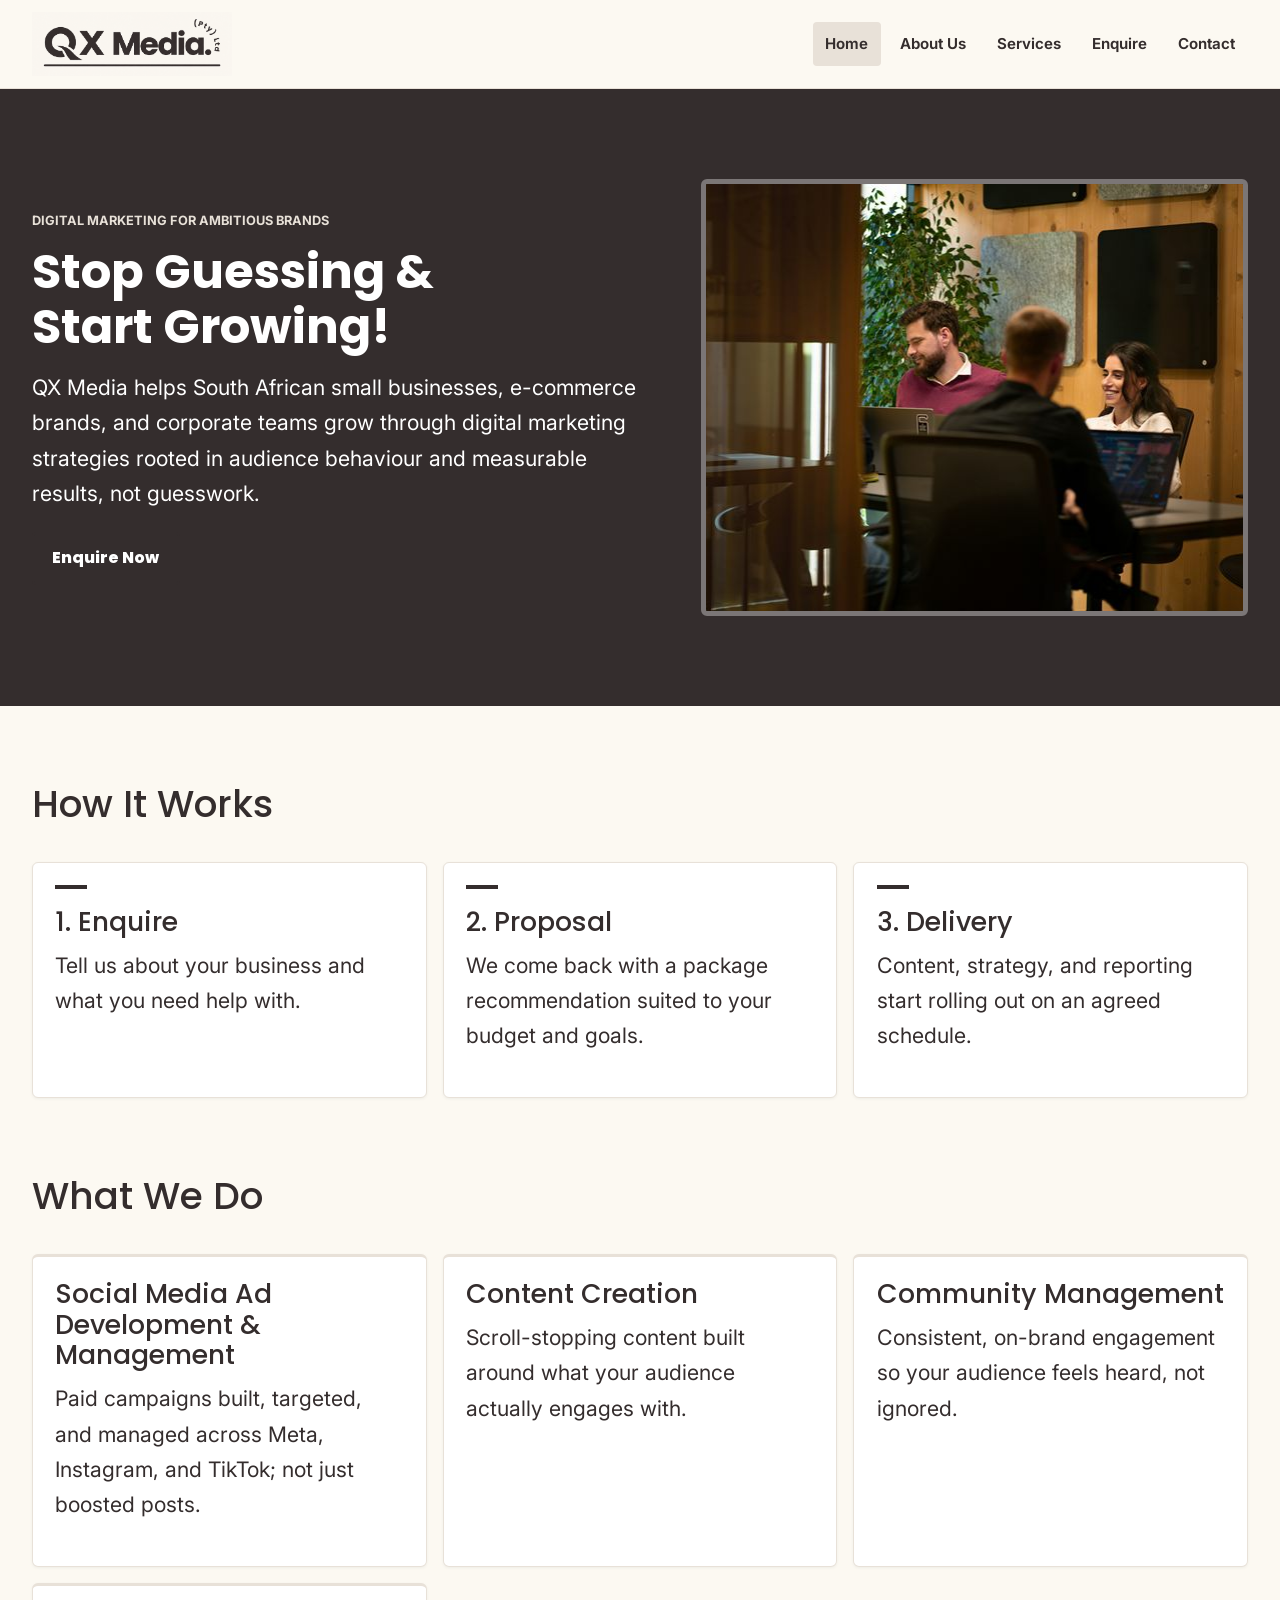
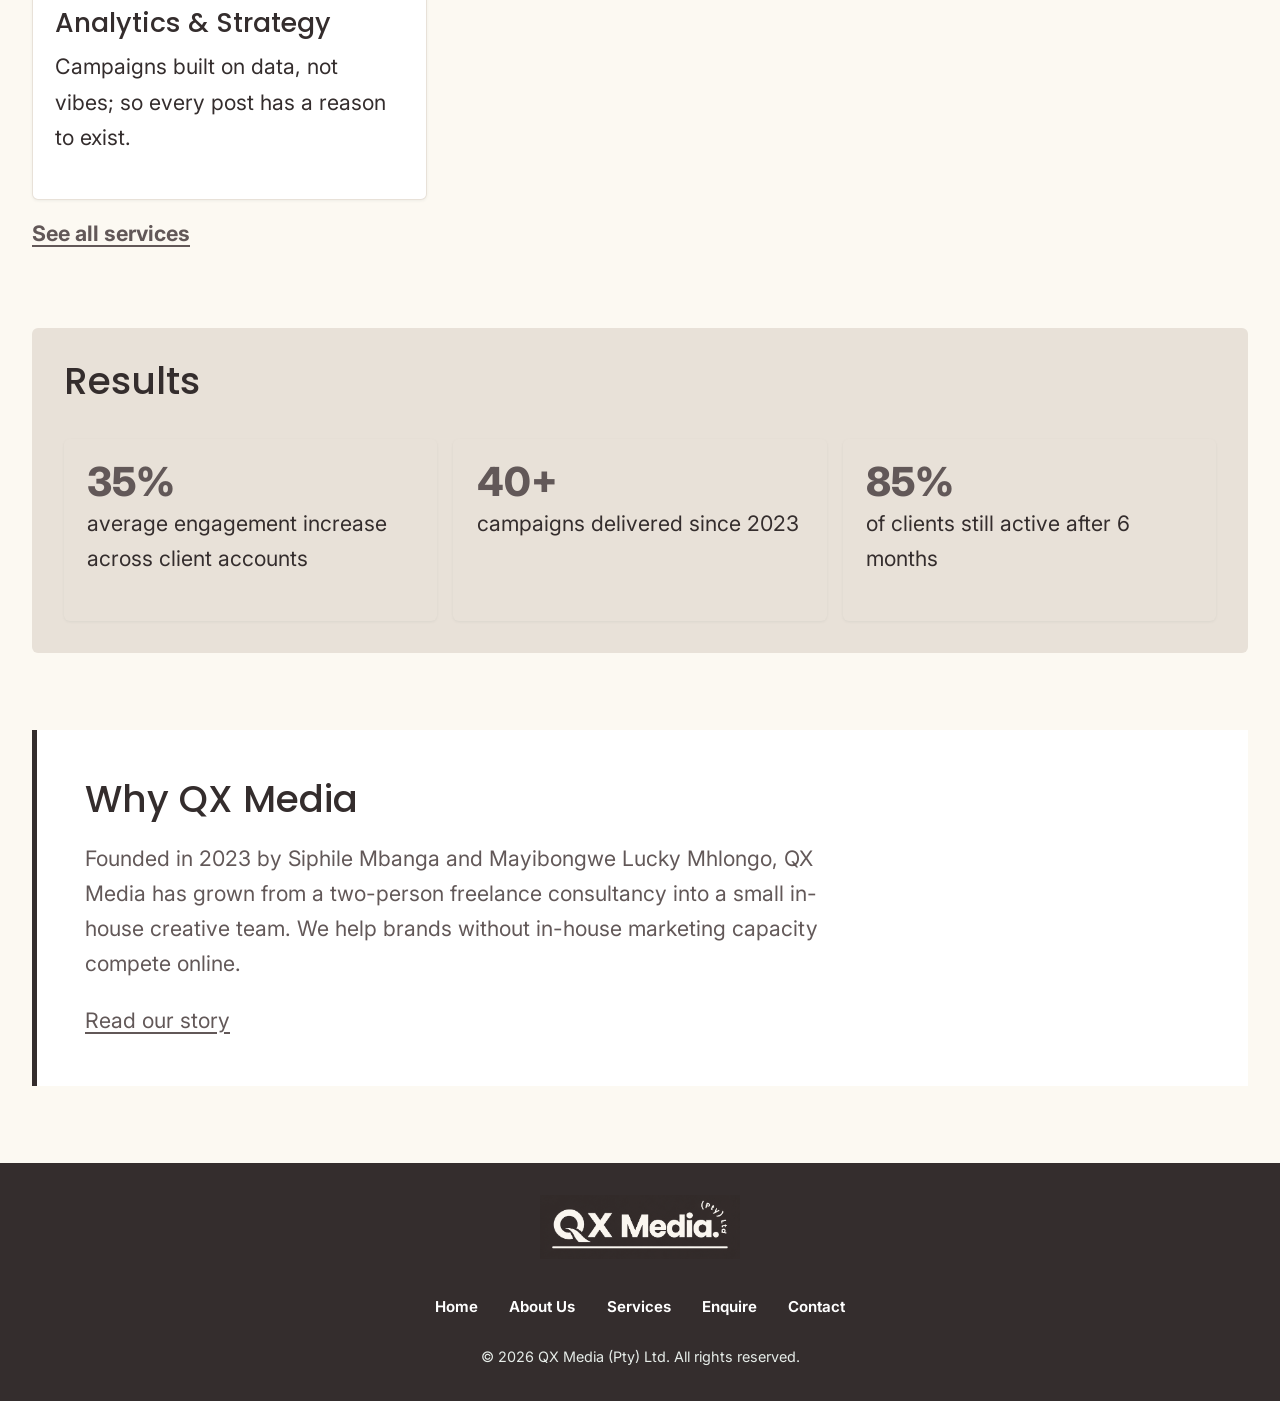
==== index.html @ 49aee116 "Fixed grammatical errors" ====
<!DOCTYPE html>
<html lang="en">
<head>
    <meta charset="UTF-8">
    <meta http-equiv="X-UA-Compatible" content = "IE=edge">
    <meta name="viewport" content="width=device-width, initial-scale=1.0">
    <meta name="description" content="QX Media is a South African digital marketing agency helping small businesses, e-commerce brands, and corporate teams grow through content, paid social advertising, strategy, and analytics. ">
    <title>QX Media | Digital Marketing Agency</title>
    <link rel="stylesheet" href="css/main.css">
    <link rel="preconnect" href="https://fonts.googleapis.com">
    <link rel="preconnect" href="https://fonts.gstatic.com" crossorigin>
    <link href="https://fonts.googleapis.com/css2?family=Inter:wght@400;500;700&family=Poppins:wght@500;600;700;800&display=swap" rel="stylesheet">
</head>
<body>
    <header class="site-header">
        <a class="logo" href="index.html">
            <img src="images/qx-logo-dark-on-ivory.png" alt="QX Media (Pty) Ltd">
        </a>
        <nav>
            <ul>
                <li><a href="index.html" class="current-page">Home</a></li>
                <li><a href="about.html">About Us</a></li>
                <li><a href="services.html">Services</a></li>
                <li><a href="enquiry.html">Enquire</a></li>
                <li><a href="contact.html">Contact</a></li>
            </ul>
        </nav>
    </header>

    <main>

<section id="hero" class="hero" class="content-section">
  <div>
    <p class="eyebrow">Digital marketing for ambitious brands</p>
    <h1>Stop Guessing &amp; Start Growing!</h1>
    <p>
        QX Media helps South African small businesses, e-commerce brands, and corporate teams grow through digital marketing strategies rooted in audience behaviour and measurable results, not guesswork.
    </p>
    <a href="enquiry.html" class="cta-button">Enquire Now</a>
  </div>

  <picture class="hero-image">
    <img
      src="images/team-meeting-960.jpg"
      srcset="
        images/team-meeting-640.jpg 640w,
        images/team-meeting-960.jpg 960w,
        images/team-meeting-1600.jpg 1600w
      "
      sizes="(max-width: 48rem) 100vw, 50vw"
      width="960"
      height="640"
      alt="Colleagues collaborating around a table in a creative studio"
    >
  </picture>
</section>

        <section id="how-it-works" class="content-section">
            <h2>How It Works</h2>
            <div class="step">
                <h3>1. Enquire</h3>
                <p> Tell us about your business and what you need help with.</p>
            </div>
            <div class="step">
                <h3>2. Proposal</h3>
                <p>We come back with a package recommendation suited to your budget and goals.</p>
            </div>
            <div class="step">
                <h3>3. Delivery</h3>
                <p>Content, strategy, and reporting start rolling out on an agreed schedule.</p>
            </div>
        </section>

        <section id="service-highlights" class="content-section">
            <h2>What We Do</h2>
            <div class="service-card">
                <h3>Social Media Ad Development & Management</h3>
                <p>Paid campaigns built, targeted, and managed across Meta, Instagram, and TikTok; not just boosted posts.</p>
            </div>
            <div class="service-card">
                <h3>Content Creation</h3>
                <p>Scroll-stopping content built around what your audience actually engages with.</p>
            </div>
            <div class="service-card">
                <h3>Community Management</h3>
                <p>Consistent, on-brand engagement so your audience feels heard, not ignored.</p>
            </div>
            <div class="service-card">
                <h3>Analytics & Strategy</h3>
                <p>Campaigns built on data, not vibes; so every post has a reason to exist.</p>
            </div>
            <a href="services.html">See all services</a>
        </section>

        <section id="results" class="content-section">
            <h2>Results</h2>
            <div class="stat-card">
             <p class="stat-number">35%</p>
             <p>average engagement increase across client accounts</p>    
            </div>
            <div class="stat-card">
              <p class="stat-number">40+</p>
              <p>campaigns delivered since 2023</p>
             </div>
             <div class="stat-card">
                <p class="stat-number">85%</p>
                <p>of clients still active after 6 months</p>
             </div>
        </section>

        <section id="why-qx-media" class="content-section">
            <h2>Why QX Media</h2>
            <p>Founded in 2023 by Siphile Mbanga and Mayibongwe Lucky Mhlongo, QX Media has grown from a two-person freelance consultancy into a small in-house creative team. We help brands without in-house marketing capacity compete online.</p>
            <a href="about.html">Read our story</a>
        </section>
    </main>

    <footer>
        <a class="footer-logo" href="index.html">
            <img src="images/qx-logo-white-on-dark.png" alt="QX Media (Pty) Ltd">
        </a>

        <nav>
            <ul>
                <li><a href="index.html">Home</a></li>
                <li><a href="about.html">About Us</a></li>
                <li><a href="services.html">Services</a></li>
                <li><a href="enquiry.html">Enquire</a></li>
                <li><a href="contact.html">Contact</a></li>
            </ul>
        </nav>
        <p>&copy; 2026 QX Media (Pty) Ltd. All rights reserved.</p>
    </footer>

</body>
</html>
---- css/main.css ----
:root {
  color-scheme: light;
  --deep-brown: #342d2d;
  --warm-ivory: #fcf9f2;
  --soft-taupe: #e8e1d8;
  --muted-brown: #625858;
  --pure-white: #ffffff;
  --ink: var(--deep-brown);
  --muted: var(--muted-brown);
  --paper: var(--warm-ivory);
  --white: var(--pure-white);
  --line: var(--soft-taupe);
  --content-width: 76rem;
  font-family: Inter, "Segoe UI", Arial, sans-serif;
  color: var(--ink);
  background: var(--paper);
  font-synthesis: none;
  text-rendering: optimizeLegibility;
}

*,
*::before,
*::after {
  box-sizing: border-box;
}

html {
  scroll-behavior: smooth;
}

body {
  min-width: 320px;
  margin: 0;
  font-size: 1.333rem;
  line-height: 1.65;
}

img,
picture {
  display: block;
  max-width: 100%;
}

img {
  height: auto;
}

a {
  color: var(--muted-brown);
  text-underline-offset: 0.2em;
}

a:hover {
  color: var(--ink);
}

a:focus-visible,
button:focus-visible,
input:focus-visible,
select:focus-visible,
textarea:focus-visible {
  outline: 3px solid var(--deep-brown);
  outline-offset: 3px;
}

h1,
h2,
h3,
p {
  margin-top: 0;
}

h1,
h2,
h3 {
  font-family: Poppins, "Segoe UI", Arial, sans-serif;
  color: var(--ink);
  line-height: 1.15;
}

h1 {
  max-width: 13ch;
  margin-bottom: 1rem;
  font-size: 3rem;
  font-weight: 700;
}

h2 {
  margin-bottom: 1.25rem;
  font-size: 2.333rem;
  font-weight: 500;
}

h3 {
  margin-bottom: 0.65rem;
  font-size: 1.667rem;
  font-weight: 500;
}

.site-header {
  display: flex;
  min-height: 5.25rem;
  align-items: center;
  justify-content: space-between;
  gap: 1.5rem;
  padding: 0.75rem max(1.25rem, calc((100vw - var(--content-width)) / 2));
  background: var(--paper);
  border-bottom: 1px solid var(--line);
}

.logo {
  display: block;
  width: 12.5rem;
  height: 4rem;
  overflow: hidden;
}

.logo img,
.footer-logo img {
  width: 100%;
  height: 100%;
  object-fit: cover;
  object-position: center;
}

.footer-logo {
  display: inline-block;
  width: 12.5rem;
  height: 4rem;
  margin-bottom: 1rem;
  overflow: hidden;
}

nav ul {
  display: flex;
  flex-wrap: wrap;
  align-items: center;
  gap: 0.35rem;
  margin: 0;
  padding: 0;
  list-style: none;
}

nav a {
  display: inline-flex;
  min-height: 2.75rem;
  align-items: center;
  padding: 0.5rem 0.8rem;
  border-radius: 4px;
  color: var(--ink);
  font-size: 0.94rem;
  font-weight: 650;
  text-decoration: none;
}

nav a:hover,
nav a:focus-visible,
nav a.current-page {
  background: var(--soft-taupe);
  color: var(--ink);
}

main {
  width: min(100% - 2.5rem, var(--content-width));
  margin-inline: auto;
}

.hero {
  display: grid;
  width: 100vw;
  grid-template-columns: minmax(0, 1.05fr) minmax(19rem, 0.95fr);
  align-items: center;
  gap: clamp(2rem, 5vw, 5rem);
  margin-left: calc(50% - 50vw);
  padding: clamp(3.5rem, 7vw, 6.5rem) max(1.25rem, calc((100vw - var(--content-width)) / 2));
  background: var(--deep-brown);
  color: var(--white);
}

.hero-copy {
  width: min(100%, 38rem);
  justify-self: end;
}

.hero h1,
.hero h2 {
  color: var(--white);
}

.hero h1 {
  font-size: 3rem;
}

.hero-copy > p:not(.eyebrow) {
  max-width: 39rem;
  margin-bottom: 1.75rem;
  color: var(--white);
  font-size: 1.1rem;
}

.eyebrow {
  margin-bottom: 0.8rem;
  color: var(--soft-taupe);
  font-size: 0.8rem;
  font-weight: 700;
  text-transform: uppercase;
}

.hero-image {
  width: min(100%, 37rem);
  justify-self: start;
}

.hero-image img {
  width: 100%;
  aspect-ratio: 1.25;
  border: 5px solid rgb(255 255 255 / 35%);
  border-radius: 6px;
  object-fit: cover;
}

.cta-button,
button[type="submit"] {
  display: inline-flex;
  min-height: 3rem;
  align-items: center;
  justify-content: center;
  padding: 0.7rem 1.15rem;
  border: 2px solid var(--deep-brown);
  border-radius: 4px;
  background: var(--deep-brown);
  color: var(--white);
  font-family: Poppins, "Segoe UI", Arial, sans-serif;
  font-size: 1rem;
  font-weight: 750;
  text-decoration: none;
  cursor: pointer;
}

.cta-button:hover,
button[type="submit"]:hover {
  border-color: var(--soft-taupe);
  background: var(--soft-taupe);
  color: var(--ink);
}

.cta-button:active,
button[type="submit"]:active {
  transform: translateY(1px);
}

.content-section,
#founders,
#locations,
#enquiry-form,
#contact-form {
  margin-block: clamp(3rem, 6vw, 5.25rem);
}

.content-section > p,
#page-intro > p {
  max-width: 47rem;
  color: var(--muted);
}

#how-it-works,
#service-highlights,
#results,
#founders,
#locations {
  display: grid;
  grid-template-columns: repeat(3, minmax(0, 1fr));
  gap: 1rem;
}

#how-it-works > h2,
#service-highlights > h2,
#results > h2,
#founders > h2 {
  grid-column: 1 / -1;
}

.step,
.service-card,
.stat-card,
.founder-bio,
.service-detail,
.location-card {
  min-width: 0;
  padding: 1.4rem;
  border: 1px solid var(--line);
  border-radius: 6px;
  background: var(--white);
  box-shadow: 0 1px 3px rgb(24 45 50 / 6%);
}

.step::before {
  display: block;
  width: 2rem;
  height: 0.25rem;
  margin-bottom: 1.1rem;
  background: var(--deep-brown);
  content: "";
}

.service-card {
  border-top: 3px solid var(--soft-taupe);
}

#service-highlights > a {
  grid-column: 1 / -1;
  justify-self: start;
  font-weight: 700;
}

#results {
  padding: 2rem;
  border-radius: 6px;
  background: var(--soft-taupe);
}

.stat-card {
  border-color: transparent;
  background: transparent;
}

.stat-number {
  margin-bottom: 0.25rem;
  color: var(--muted-brown);
  font-size: 2.5rem;
  font-weight: 800;
  line-height: 1;
}

#why-qx-media {
  padding: clamp(1.5rem, 4vw, 3rem);
  border-left: 5px solid var(--deep-brown);
  background: var(--white);
}

#page-intro {
  margin-block: 3rem 2rem;
  padding-block: 0.75rem;
}

#page-intro h1 {
  font-size: 3rem;
}

#founders {
  grid-template-columns: repeat(2, minmax(0, 1fr));
}

.founder-bio {
  overflow: hidden;
  padding: 0;
}

.founder-bio img {
  width: 100%;
  aspect-ratio: 1;
  object-fit: cover;
}

#mission-vision {
  padding: 2rem;
  border-radius: 6px;
  background: var(--soft-taupe);
}

.service-detail {
  display: grid;
  grid-template-columns: minmax(0, 0.85fr) minmax(0, 1.15fr);
  align-items: center;
  gap: clamp(1.25rem, 3vw, 2.5rem);
  margin-block: 1rem;
}

.service-detail:nth-of-type(even) .service-image {
  order: 2;
}

.service-image {
  min-width: 0;
  margin: 0;
}

.service-image img {
  width: 100%;
  aspect-ratio: 4 / 3;
  border-radius: 4px;
  object-fit: cover;
}

.service-copy {
  min-width: 0;
}

.service-detail h2,
.location-card h2 {
  font-size: 1.667rem;
}

.service-detail > a {
  display: inline-block;
  margin-top: 0.5rem;
  font-weight: 700;
}

.package-tiers {
  padding-left: 1.2rem;
  color: var(--muted);
}

.package-tiers li + li {
  margin-top: 0.7rem;
}

#locations {
  grid-template-columns: repeat(2, minmax(0, 1fr));
}

.location-card address {
  color: var(--muted);
  font-style: normal;
}

#enquiry-form,
#contact-form {
  max-width: 48rem;
  padding: clamp(1.25rem, 4vw, 2.5rem);
  border: 1px solid var(--line);
  border-radius: 6px;
  background: var(--white);
}

form {
  display: grid;
  grid-template-columns: repeat(2, minmax(0, 1fr));
  gap: 0.55rem 1rem;
}

form label,
form input,
form select,
form textarea,
form button {
  min-width: 0;
  grid-column: 1 / -1;
}

form label {
  margin-top: 0.55rem;
  font-size: 0.94rem;
  font-weight: 700;
}

form input,
form select,
form textarea {
  width: 100%;
  min-height: 2.9rem;
  padding: 0.7rem 0.8rem;
  border: 1px solid #aab9b3;
  border-radius: 4px;
  background: var(--white);
  color: var(--ink);
  font: inherit;
}

form textarea {
  min-height: 9rem;
  resize: vertical;
}

form button[type="submit"] {
  justify-self: start;
  margin-top: 0.75rem;
}

footer {
  margin-top: 4rem;
  padding: 2rem max(1.25rem, calc((100vw - var(--content-width)) / 2));
  background: var(--ink);
  color: #e6ece8;
  text-align: center;
}

footer nav ul {
  justify-content: center;
  margin-bottom: 1rem;
}

footer nav a {
  color: var(--white);
}

footer nav a:hover,
footer nav a:focus-visible {
  background: var(--muted-brown);
  color: var(--white);
}

footer p {
  margin-bottom: 0;
  font-size: 0.9rem;
}

@media (max-width: 68rem) {
  h1 {
    font-size: 2.8rem;
  }

  .hero h1 {
    font-size: 3.1rem;
  }

  #how-it-works,
  #service-highlights {
    grid-template-columns: repeat(2, minmax(0, 1fr));
  }
}

@media (max-width: 48rem) {
  .site-header {
    align-items: flex-start;
    flex-direction: column;
    gap: 0.65rem;
    padding-block: 1rem;
  }

  .site-header nav {
    width: 100%;
  }

  .logo,
  .footer-logo {
    width: 11rem;
    height: 3.5rem;
  }

  .site-header nav ul {
    gap: 0.15rem;
  }

  .site-header nav a {
    padding-inline: 0.6rem;
  }

    .hero {
    grid-template-columns: minmax(0, 1fr);
    gap: 2rem;
    padding-inline: 1.25rem;
  }

  .hero-copy,
  .hero-image {
    width: min(100%, 42rem);
    justify-self: center;
  }

  .service-detail {
    grid-template-columns: minmax(0, 1fr);
  }

  .service-detail:nth-of-type(even) .service-image {
    order: 0;
  }

    .service-image img {
    aspect-ratio: 16 / 9;
  }

  .hero h1 {
    font-size: 2.8rem;
  }

  #results {
    grid-template-columns: repeat(3, minmax(0, 1fr));
    padding: 1.25rem;
  }

  .stat-card {
    padding: 0.75rem 0.25rem;
  }

    .stat-number {
    font-size: 2rem;
  }
}

@media (max-width: 36rem) {
  body {
    font-size: 1.1rem;
  }

  main {
    width: min(100% - 2rem, var(--content-width));
  }

  h1,
  .hero h1,
  #page-intro h1 {
    font-size: 2.35rem;
  }

  h2 {
    font-size: 1.7rem;
  }

  .site-header {
    padding-inline: 1rem;
  }

    .site-header nav a {
    min-height: 2.5rem;
    padding-inline: 0.45rem;
    font-size: 0.88rem;
  }

  .hero {
    padding-inline: 1rem;
  }

  #how-it-works,
  #service-highlights,
  #results,
  #founders,
  #locations {
    grid-template-columns: minmax(0, 1fr);
  }

  #results {
    gap: 0.25rem;
  }

    .stat-card {
    display: flex;
    align-items: baseline;
    gap: 0.8rem;
  }

  .stat-card p:last-child {
    margin-bottom: 0;
  }

  #mission-vision {
    padding: 1.25rem;
  }

    #enquiry-form,
  #contact-form {
    padding: 1.1rem;
  }

  footer nav ul {
    gap: 0.1rem;
  }

  footer nav a {
    padding-inline: 0.45rem;
    font-size: 0.88rem;
  }
}

@media (prefers-reduced-motion: reduce) {
  html {
    scroll-behavior: auto;
  }
}
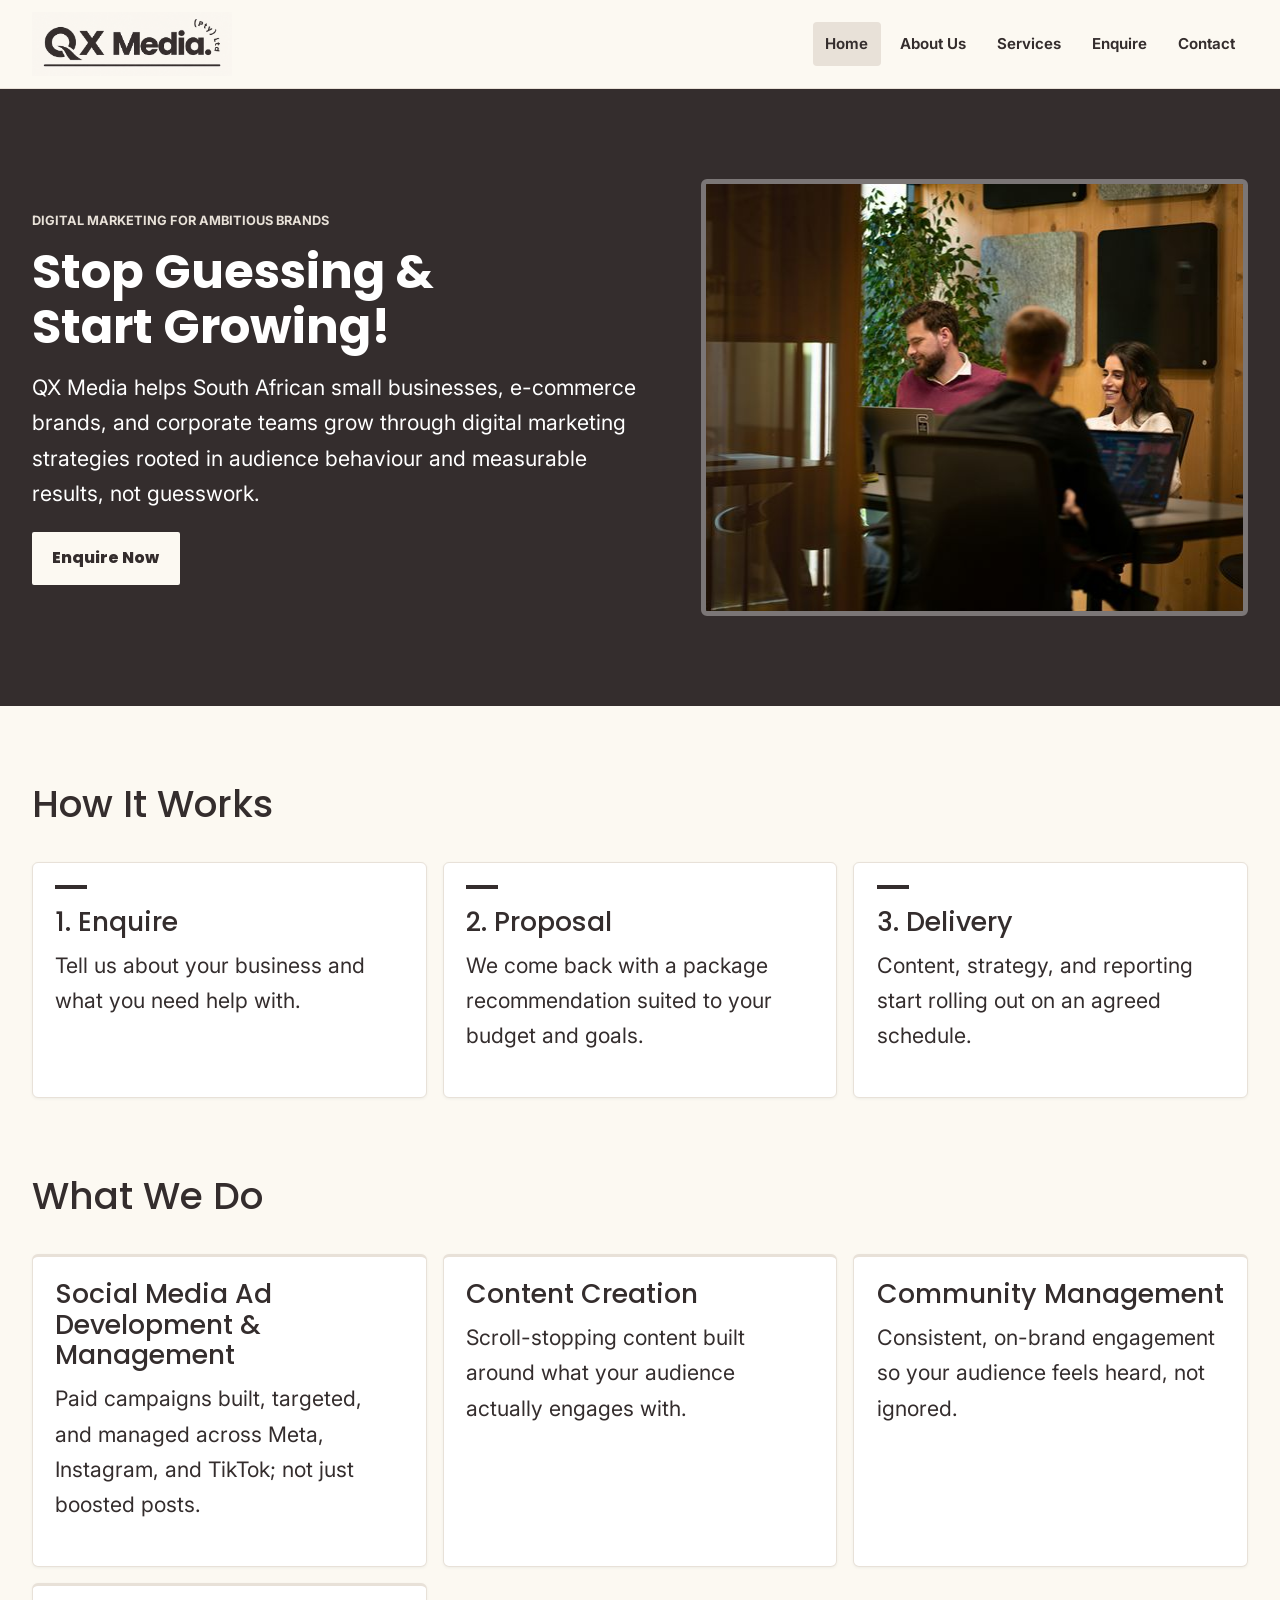
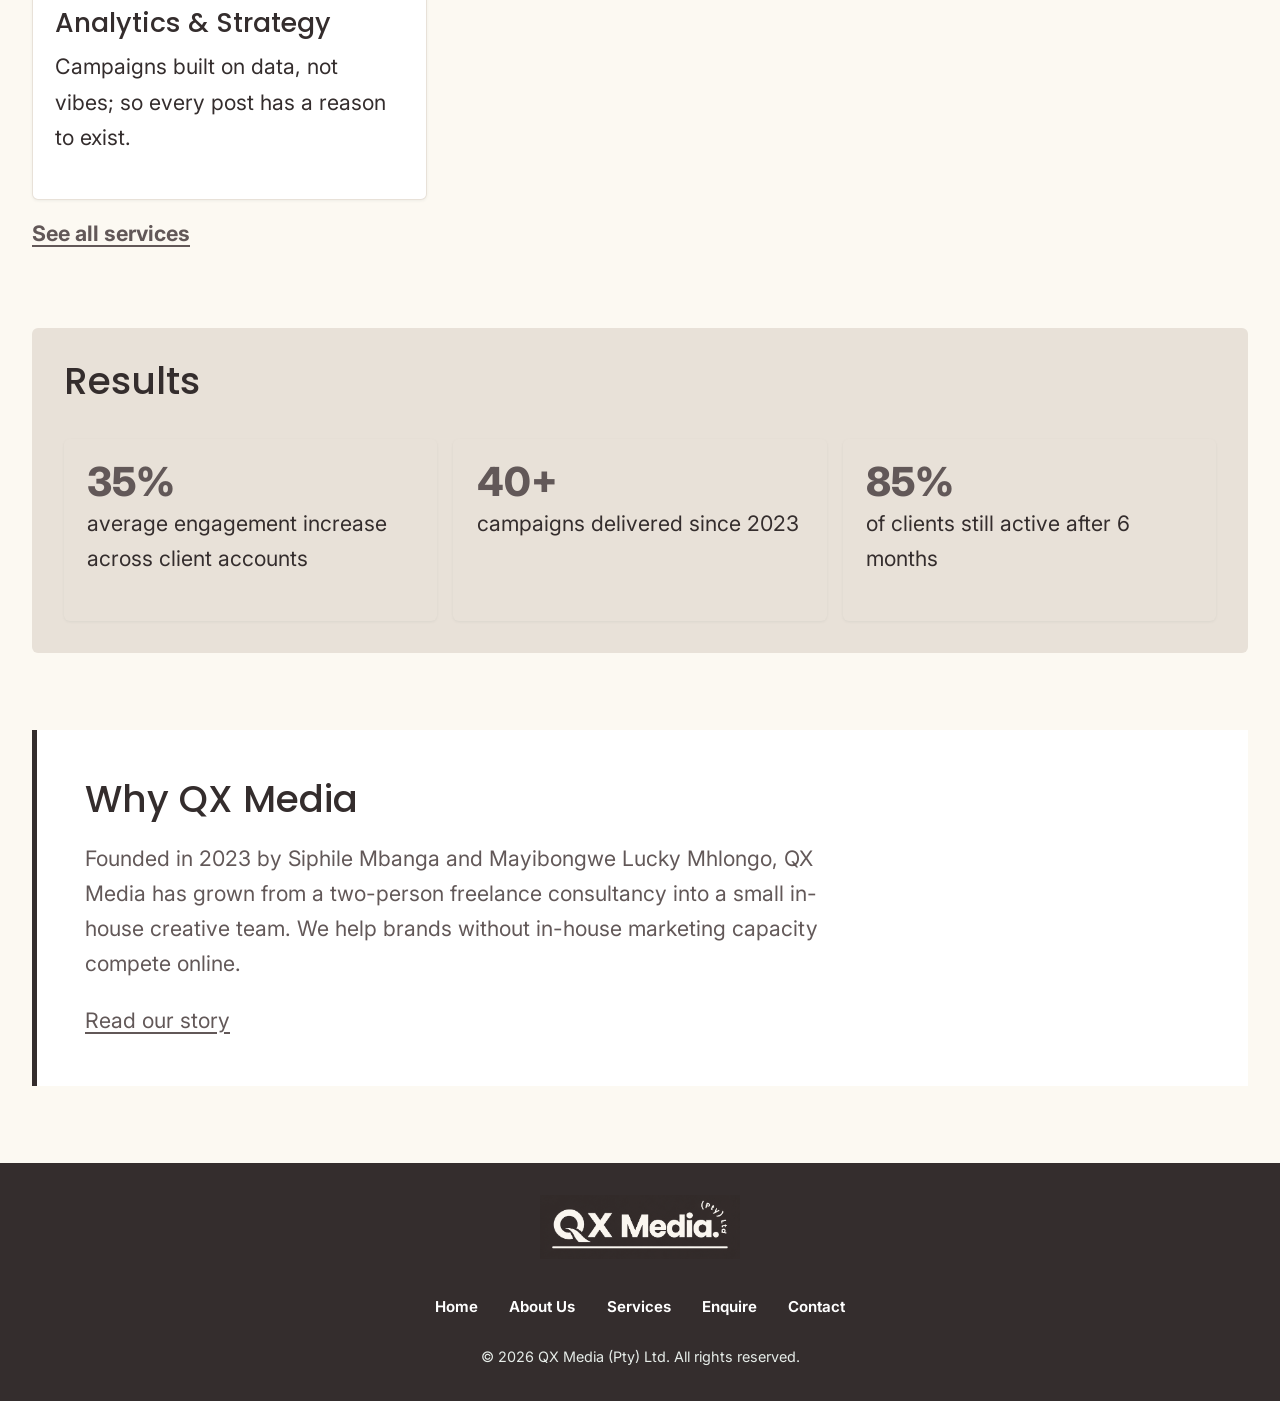
==== commit 26ee1bb3: "added javascript code" ====
--- a/index.html
+++ b/index.html
@@ -133,4 +133,4 @@
     </footer>
 
 </body>
-</html>+</html>
--- a/css/main.css
+++ b/css/main.css
@@ -249,6 +249,19 @@
   transform: translateY(1px);
 }
 
+.hero .cta-button {
+  color: var(--deep-brown);
+  background: var(--warm-ivory);
+  border-color: var(--warm-ivory);
+  border-radius: 2px;
+}
+
+.hero .cta-button:hover {
+  color: var(--deep-brown);
+  background: var(--soft-taupe);
+  border-color: var(--soft-taupe);
+}
+
 .content-section,
 #founders,
 #locations,
@@ -667,4 +680,5 @@
   html {
     scroll-behavior: auto;
   }
-}+
+}
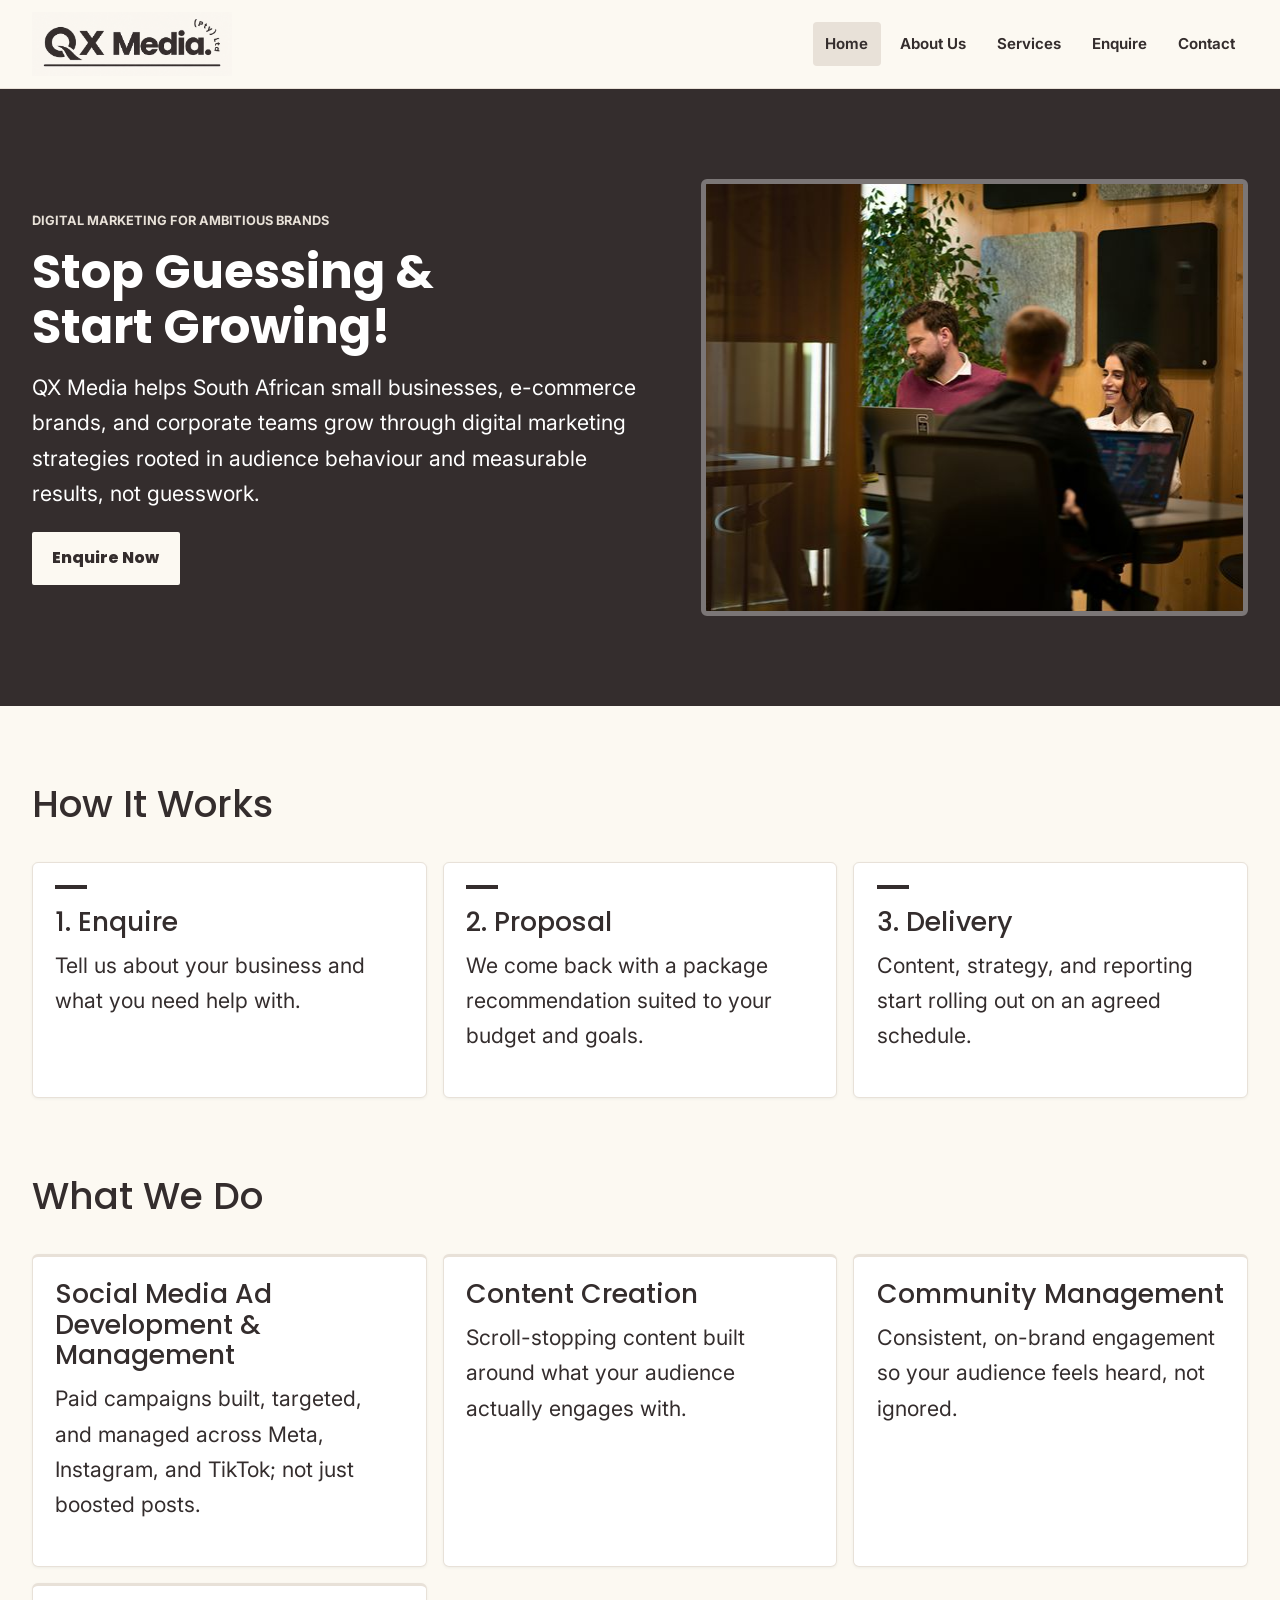
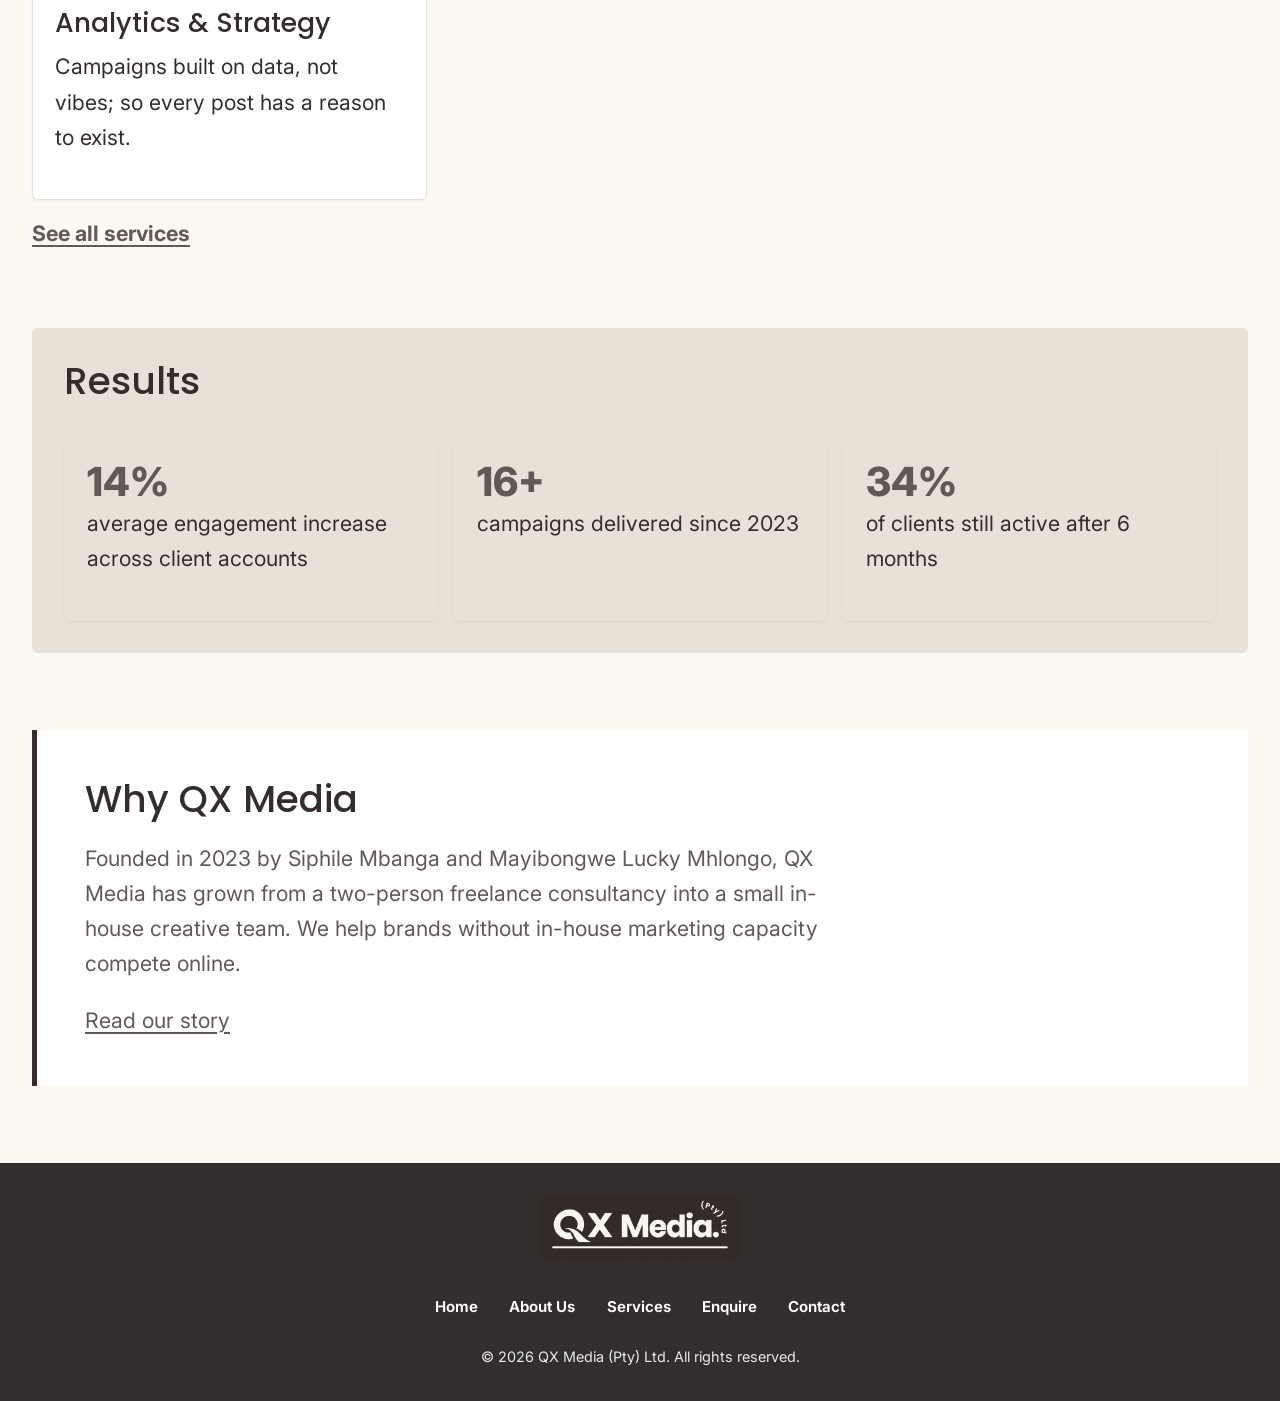
==== commit e8529e55: "Animated stats on homepage" ====
--- a/index.html
+++ b/index.html
@@ -95,15 +95,15 @@
         <section id="results" class="content-section">
             <h2>Results</h2>
             <div class="stat-card">
-             <p class="stat-number">35%</p>
+            <p class="stat-number" data-count="35" data-suffix="%">35%</p>
              <p>average engagement increase across client accounts</p>    
             </div>
             <div class="stat-card">
-              <p class="stat-number">40+</p>
+            <p class="stat-number" data-count="40" data-suffix="+">40+</p>
               <p>campaigns delivered since 2023</p>
              </div>
              <div class="stat-card">
-                <p class="stat-number">85%</p>
+                <p class="stat-number" data-count="85" data-suffix="%">85%</p>
                 <p>of clients still active after 6 months</p>
              </div>
         </section>
@@ -131,6 +131,6 @@
         </nav>
         <p>&copy; 2026 QX Media (Pty) Ltd. All rights reserved.</p>
     </footer>
-
+<script src="js/app.js"></script>
 </body>
-</html>
+</html>
--- a/css/main.css
+++ b/css/main.css
@@ -375,6 +375,69 @@
   object-fit: cover;
 }
 
+.gallery-trigger {
+  display: block;
+  width: 100%;
+  padding: 0;
+  overflow: hidden;
+  border: 0;
+  background: transparent;
+  cursor: zoom-in;
+}
+
+.gallery-trigger img {
+  transition: transform 180ms ease;
+}
+
+.gallery-trigger:hover img {
+  transform: scale(1.025);
+}
+
+.founder-bio h3,
+.founder-bio p {
+  margin: 0.75rem 1rem 0;
+  text-align: center;
+}
+
+.founder-bio p {
+  margin-top: 0.15rem;
+  margin-bottom: 1rem;
+}
+
+.lightbox {
+  width: min(90vw, 50rem);
+  max-width: none;
+  max-height: 90vh;
+  padding: 1rem;
+  border: 1px solid var(--line);
+  border-radius: 6px;
+  background: var(--paper);
+  color: var(--ink);
+}
+
+.lightbox::backdrop {
+  background: rgb(20 16 16 / 78%);
+}
+
+.lightbox img {
+  width: 100%;
+  max-height: calc(90vh - 5rem);
+  object-fit: contain;
+}
+
+.lightbox-close {
+  display: block;
+  min-height: 2.75rem;
+  margin: 0 0 0.75rem auto;
+  padding: 0.45rem 0.8rem;
+  border: 1px solid var(--line);
+  border-radius: 4px;
+  background: var(--white);
+  color: var(--ink);
+  font: inherit;
+  cursor: pointer;
+}
+
 #mission-vision {
   padding: 2rem;
   border-radius: 6px;
@@ -436,6 +499,52 @@
 .location-card address {
   color: var(--muted);
   font-style: normal;
+}
+
+.office-map {
+  display: block;
+  width: 100%;
+  aspect-ratio: 16 / 9;
+  margin-top: 1.25rem;
+  border: 0;
+  border-radius: 4px;
+}
+
+.service-search {
+  margin-block: 2rem;
+  padding: 1.25rem;
+  border: 1px solid var(--line);
+  border-radius: 6px;
+  background: var(--white);
+}
+
+.service-search h2 {
+  margin-bottom: 0.75rem;
+  font-size: 1.45rem;
+}
+
+.service-search label {
+  display: block;
+  margin-bottom: 0.4rem;
+  font-weight: 700;
+}
+
+.service-search input {
+  width: min(100%, 34rem);
+  min-height: 2.9rem;
+  padding: 0.7rem 0.8rem;
+  border: 1px solid #aab9b3;
+  border-radius: 4px;
+  font: inherit;
+}
+
+#serviceSearchStatus {
+  margin-top: 0.65rem;
+  color: var(--muted);
+}
+
+.service-detail[hidden] {
+  display: none !important;
 }
 
 #enquiry-form,
@@ -681,4 +790,4 @@
     scroll-behavior: auto;
   }
 
-}
+}
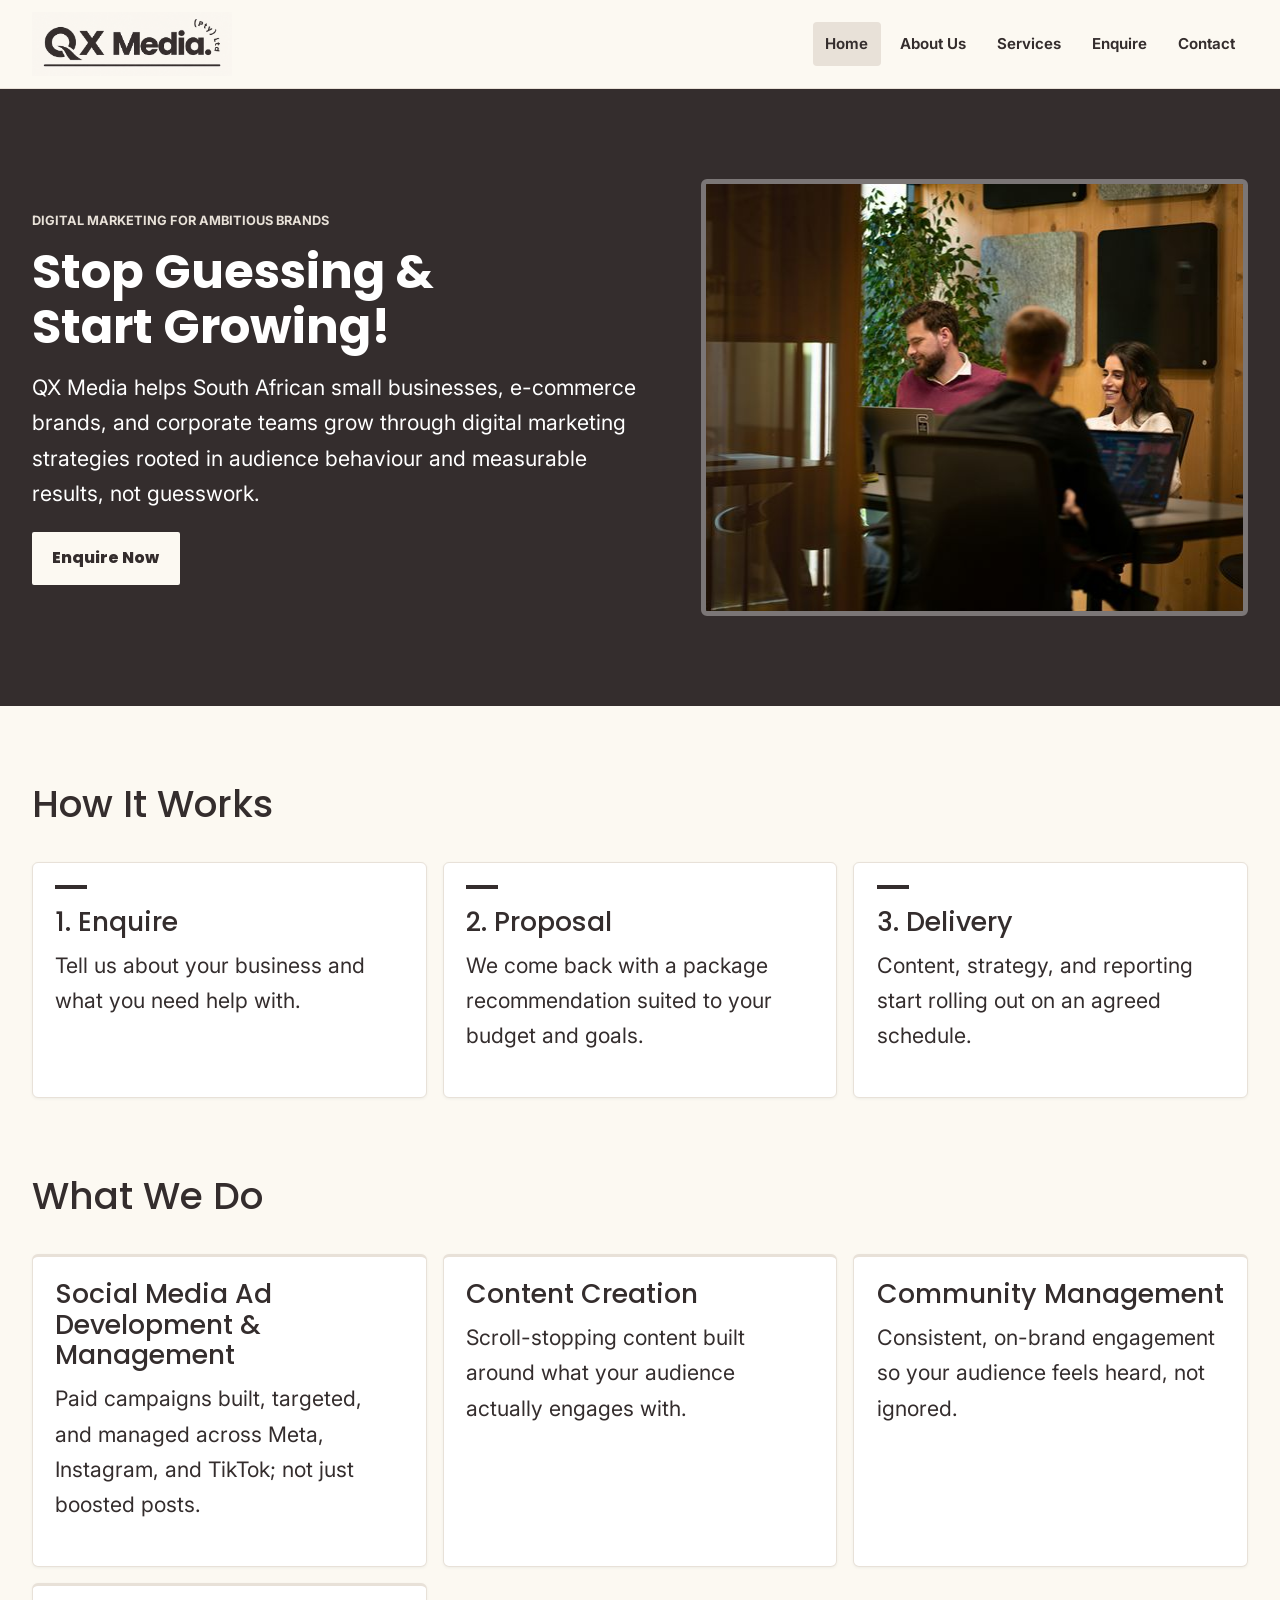
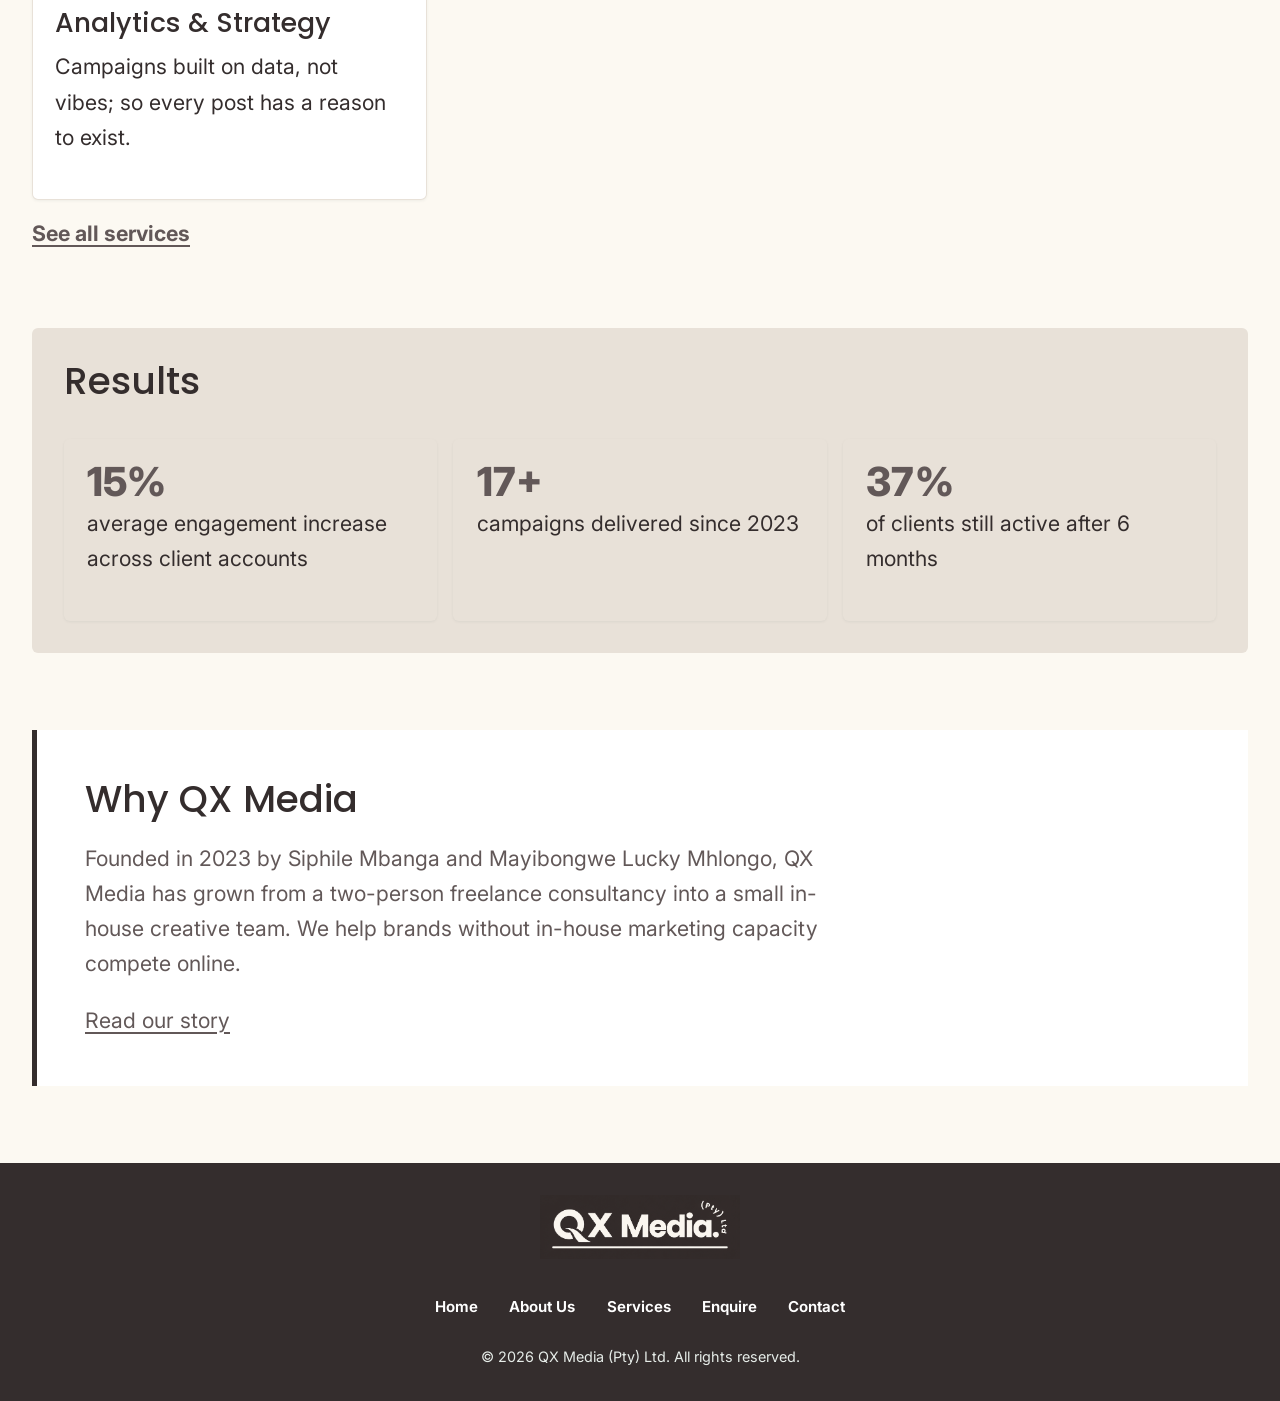
==== commit 113506ea: "added a favicon" ====
--- a/index.html
+++ b/index.html
@@ -10,6 +10,7 @@
     <link rel="preconnect" href="https://fonts.googleapis.com">
     <link rel="preconnect" href="https://fonts.gstatic.com" crossorigin>
     <link href="https://fonts.googleapis.com/css2?family=Inter:wght@400;500;700&family=Poppins:wght@500;600;700;800&display=swap" rel="stylesheet">
+    <link rel="icon" type="image/svg+xml" href="favicon.svg">
 </head>
 <body>
     <header class="site-header">
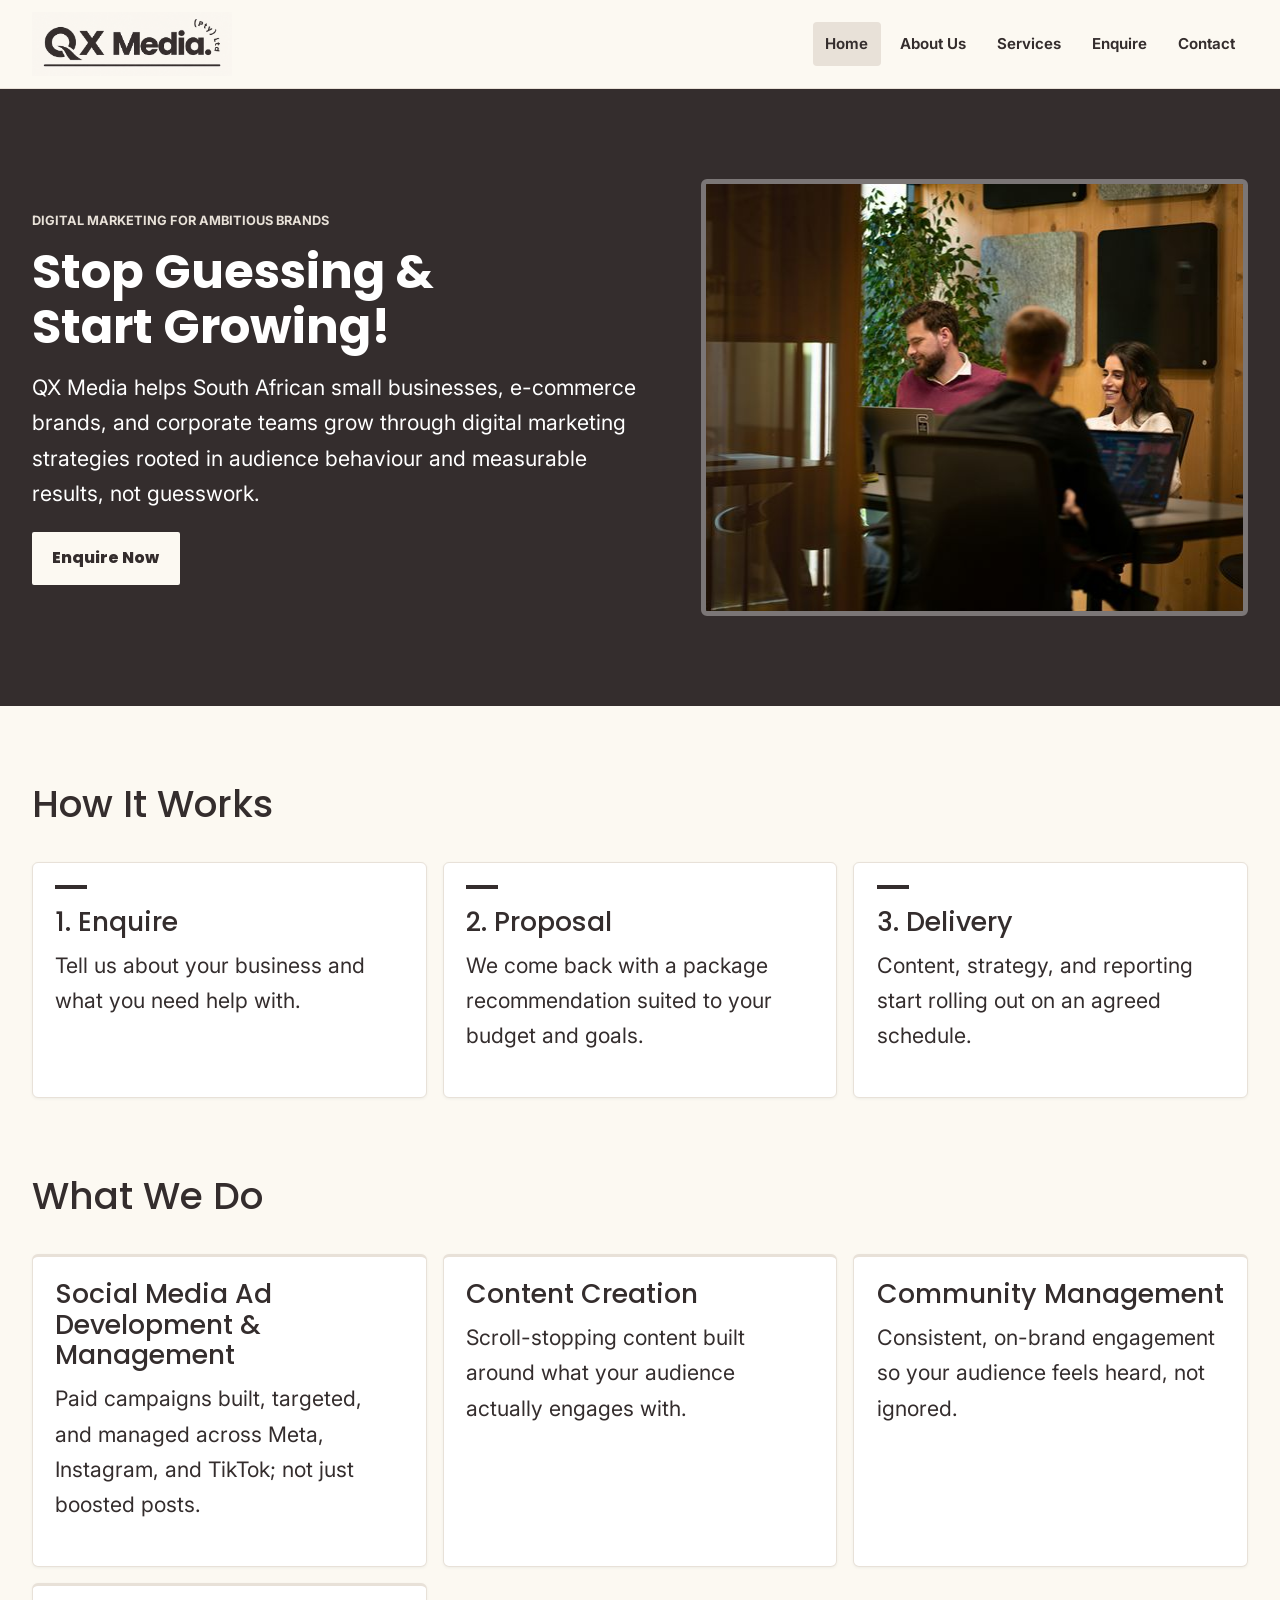
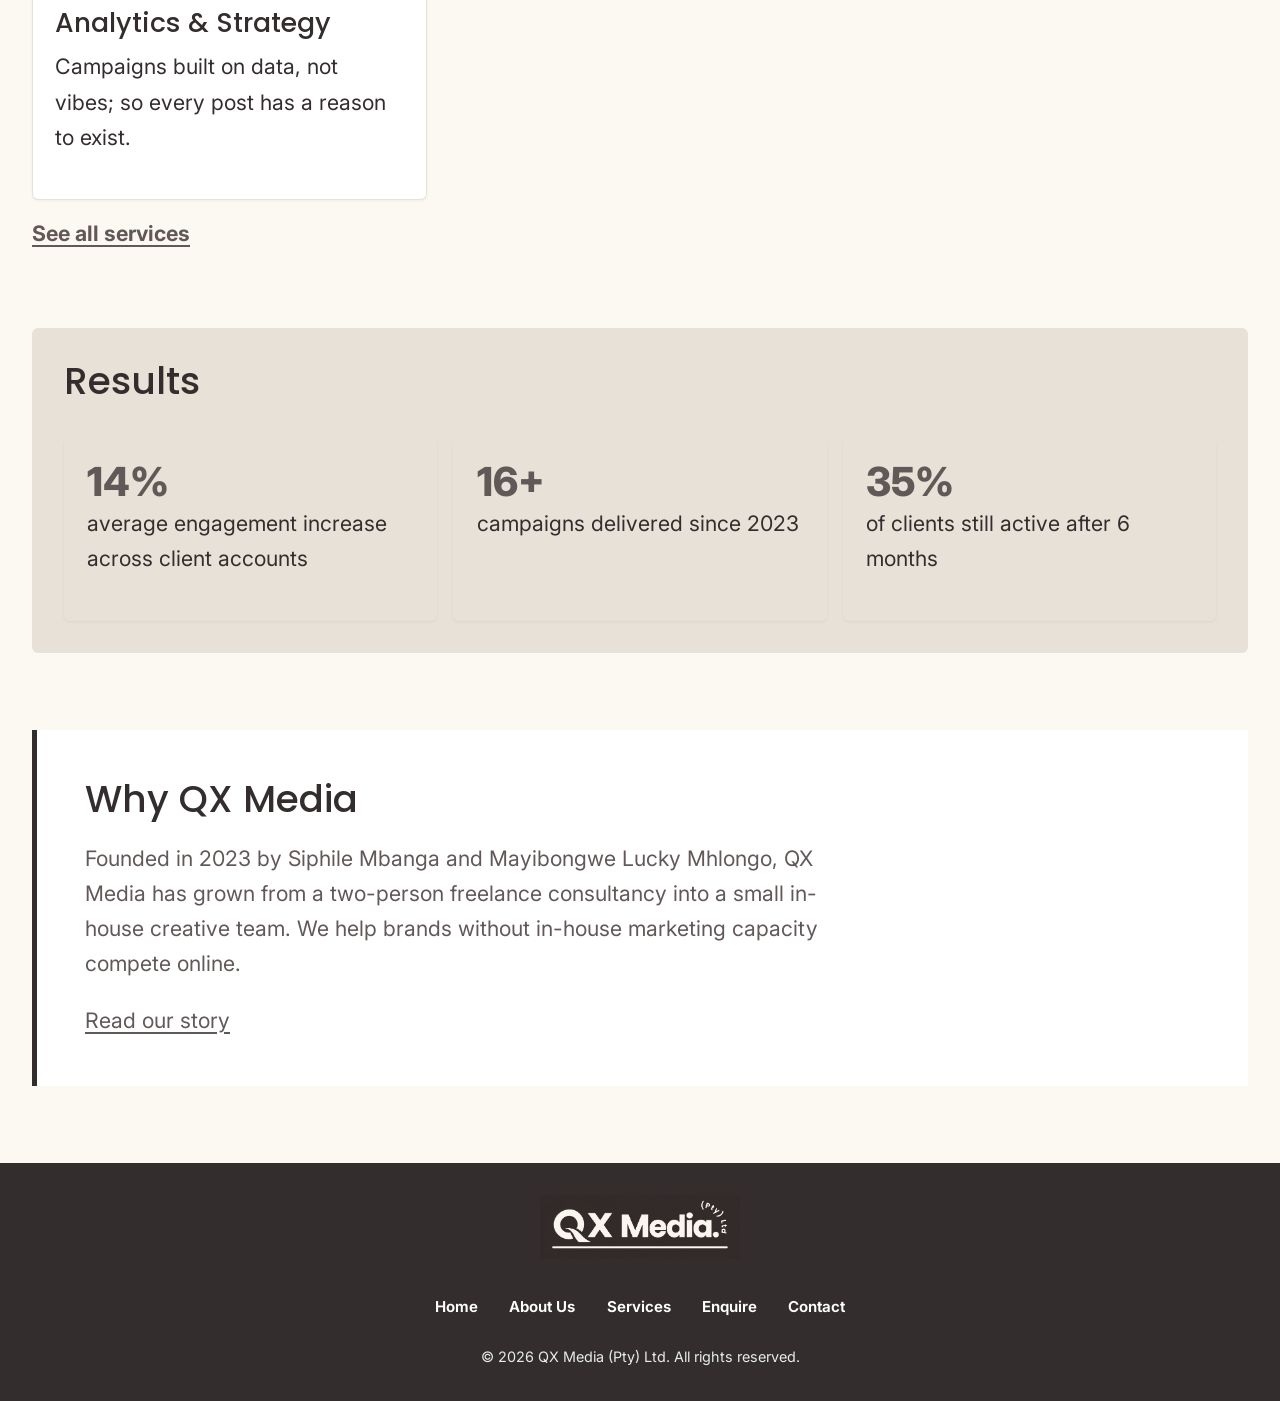
==== commit 07e78bbe: "Improved page titles and meta descriptions and kept services title on one line" ====
--- a/index.html
+++ b/index.html
@@ -4,14 +4,14 @@
     <meta charset="UTF-8">
     <meta http-equiv="X-UA-Compatible" content = "IE=edge">
     <meta name="viewport" content="width=device-width, initial-scale=1.0">
-    <meta name="description" content="QX Media is a South African digital marketing agency helping small businesses, e-commerce brands, and corporate teams grow through content, paid social advertising, strategy, and analytics. ">
-    <title>QX Media | Digital Marketing Agency</title>
+    <meta name="description" content="QX Media helps South African small businesses, e-commerce brands, and corporate teams grow with social media marketing, content, and data-informed strategy.">
     <link rel="stylesheet" href="css/main.css">
     <link rel="preconnect" href="https://fonts.googleapis.com">
     <link rel="preconnect" href="https://fonts.gstatic.com" crossorigin>
     <link href="https://fonts.googleapis.com/css2?family=Inter:wght@400;500;700&family=Poppins:wght@500;600;700;800&display=swap" rel="stylesheet">
     <link rel="icon" type="image/svg+xml" href="favicon.svg">
 </head>
+
 <body>
     <header class="site-header">
         <a class="logo" href="index.html">
--- a/css/main.css
+++ b/css/main.css
@@ -83,6 +83,10 @@
   margin-bottom: 1rem;
   font-size: 3rem;
   font-weight: 700;
+}
+
+.services-title {
+  max-width: none;
 }
 
 h2 {
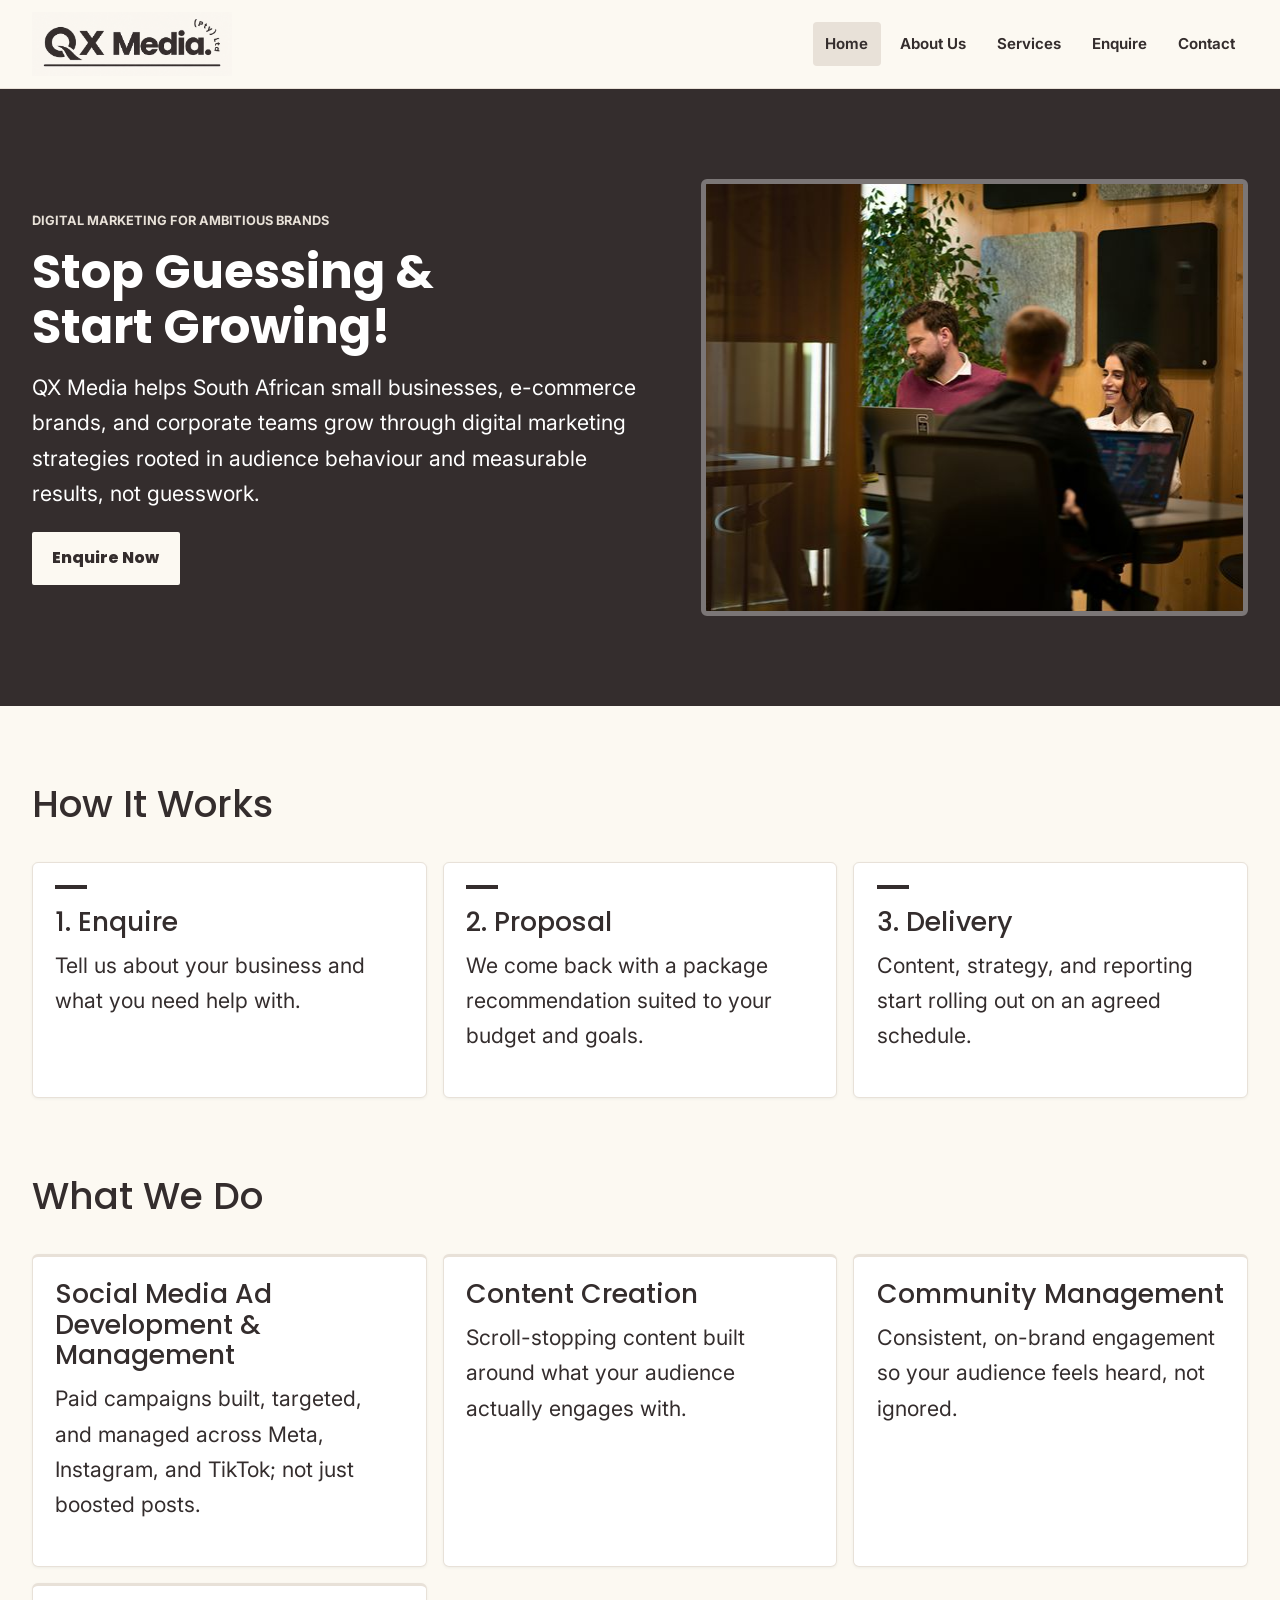
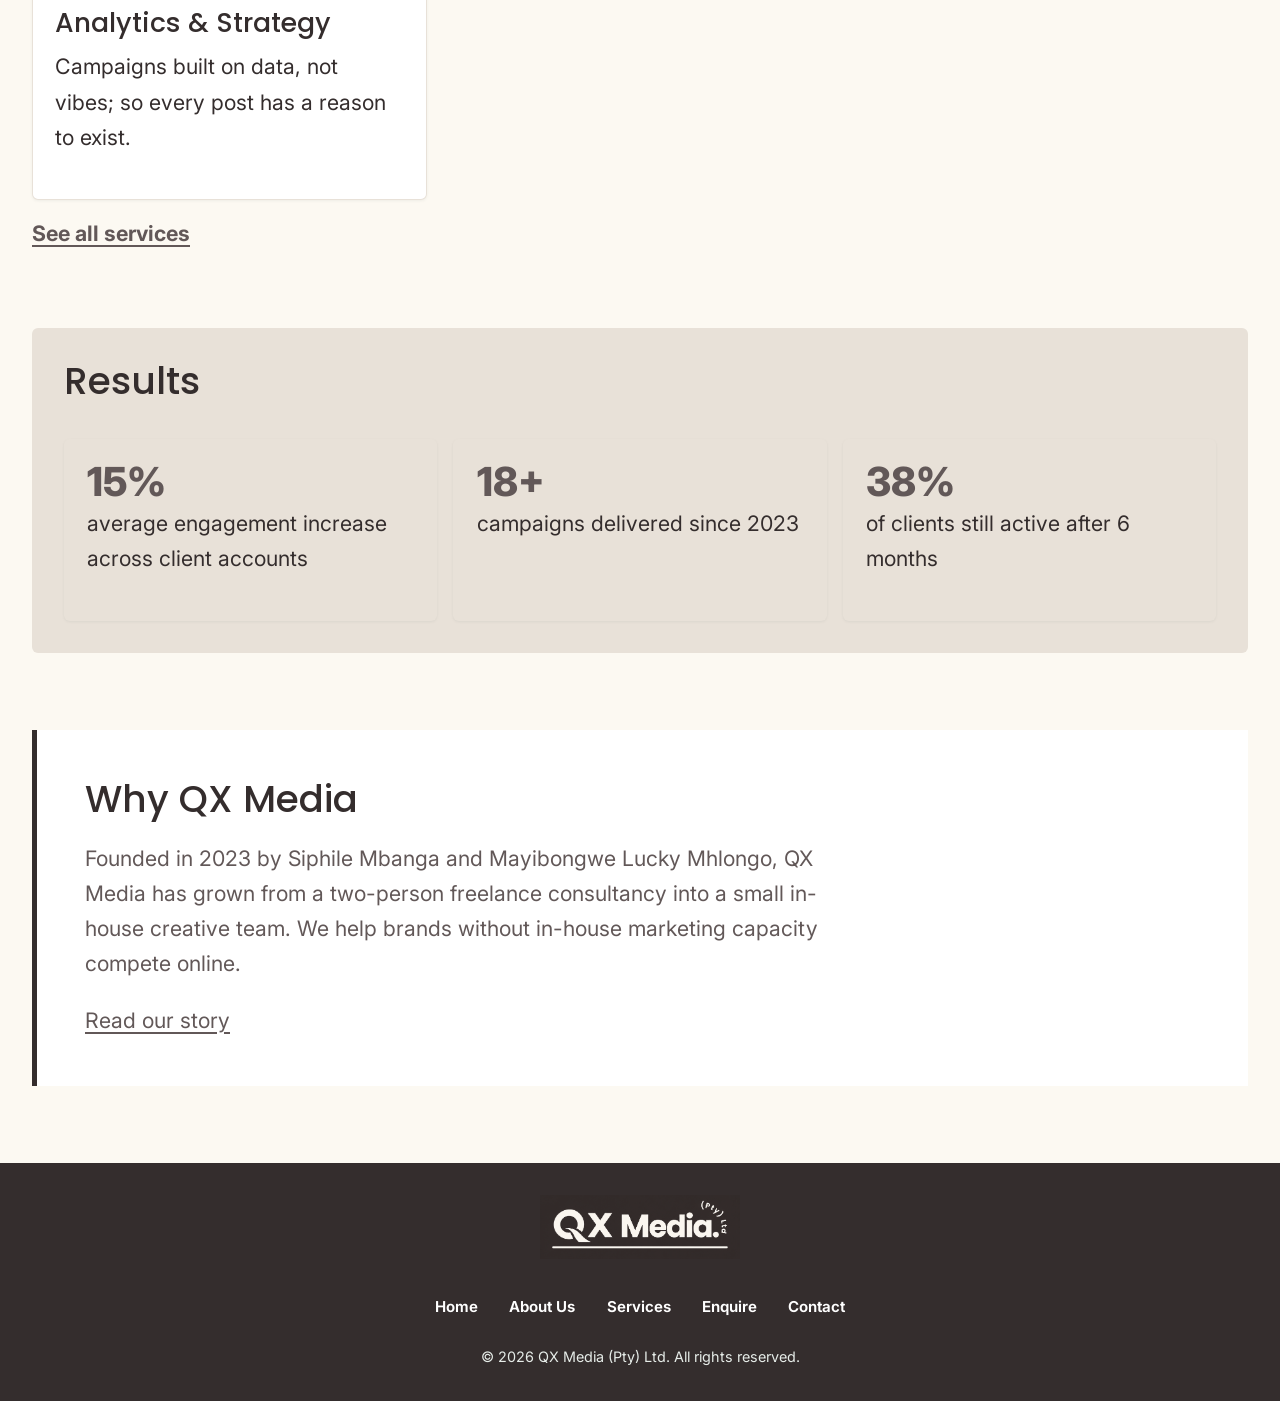
==== commit 8a514b16: "add clean URLs and improve site SEO" ====
--- a/index.html
+++ b/index.html
@@ -5,6 +5,7 @@
     <meta http-equiv="X-UA-Compatible" content = "IE=edge">
     <meta name="viewport" content="width=device-width, initial-scale=1.0">
     <meta name="description" content="QX Media helps South African small businesses, e-commerce brands, and corporate teams grow with social media marketing, content, and data-informed strategy.">
+    <title>QX Media | Digital Marketing Agency in South Africa</title>
     <link rel="stylesheet" href="css/main.css">
     <link rel="preconnect" href="https://fonts.googleapis.com">
     <link rel="preconnect" href="https://fonts.gstatic.com" crossorigin>
@@ -14,16 +15,16 @@
 
 <body>
     <header class="site-header">
-        <a class="logo" href="index.html">
+        <a class="logo" href="./">
             <img src="images/qx-logo-dark-on-ivory.png" alt="QX Media (Pty) Ltd">
         </a>
         <nav>
             <ul>
-                <li><a href="index.html" class="current-page">Home</a></li>
-                <li><a href="about.html">About Us</a></li>
-                <li><a href="services.html">Services</a></li>
-                <li><a href="enquiry.html">Enquire</a></li>
-                <li><a href="contact.html">Contact</a></li>
+                <li><a href="./" class="current-page">Home</a></li>
+                <li><a href="about/">About Us</a></li>
+                <li><a href="services/">Services</a></li>
+                <li><a href="enquire/">Enquire</a></li>
+                <li><a href="contact/">Contact</a></li>
             </ul>
         </nav>
     </header>
@@ -37,7 +38,7 @@
     <p>
         QX Media helps South African small businesses, e-commerce brands, and corporate teams grow through digital marketing strategies rooted in audience behaviour and measurable results, not guesswork.
     </p>
-    <a href="enquiry.html" class="cta-button">Enquire Now</a>
+    <a href="enquire/" class="cta-button">Enquire Now</a>
   </div>
 
   <picture class="hero-image">
@@ -90,7 +91,7 @@
                 <h3>Analytics & Strategy</h3>
                 <p>Campaigns built on data, not vibes; so every post has a reason to exist.</p>
             </div>
-            <a href="services.html">See all services</a>
+            <a href="services/">See all services</a>
         </section>
 
         <section id="results" class="content-section">
@@ -112,22 +113,22 @@
         <section id="why-qx-media" class="content-section">
             <h2>Why QX Media</h2>
             <p>Founded in 2023 by Siphile Mbanga and Mayibongwe Lucky Mhlongo, QX Media has grown from a two-person freelance consultancy into a small in-house creative team. We help brands without in-house marketing capacity compete online.</p>
-            <a href="about.html">Read our story</a>
+            <a href="about/">Read our story</a>
         </section>
     </main>
 
     <footer>
-        <a class="footer-logo" href="index.html">
+        <a class="footer-logo" href="./">
             <img src="images/qx-logo-white-on-dark.png" alt="QX Media (Pty) Ltd">
         </a>
 
         <nav>
             <ul>
-                <li><a href="index.html">Home</a></li>
-                <li><a href="about.html">About Us</a></li>
-                <li><a href="services.html">Services</a></li>
-                <li><a href="enquiry.html">Enquire</a></li>
-                <li><a href="contact.html">Contact</a></li>
+                <li><a href="./">Home</a></li>
+                <li><a href="about/">About Us</a></li>
+                <li><a href="services/">Services</a></li>
+                <li><a href="enquire/">Enquire</a></li>
+                <li><a href="contact/">Contact</a></li>
             </ul>
         </nav>
         <p>&copy; 2026 QX Media (Pty) Ltd. All rights reserved.</p>
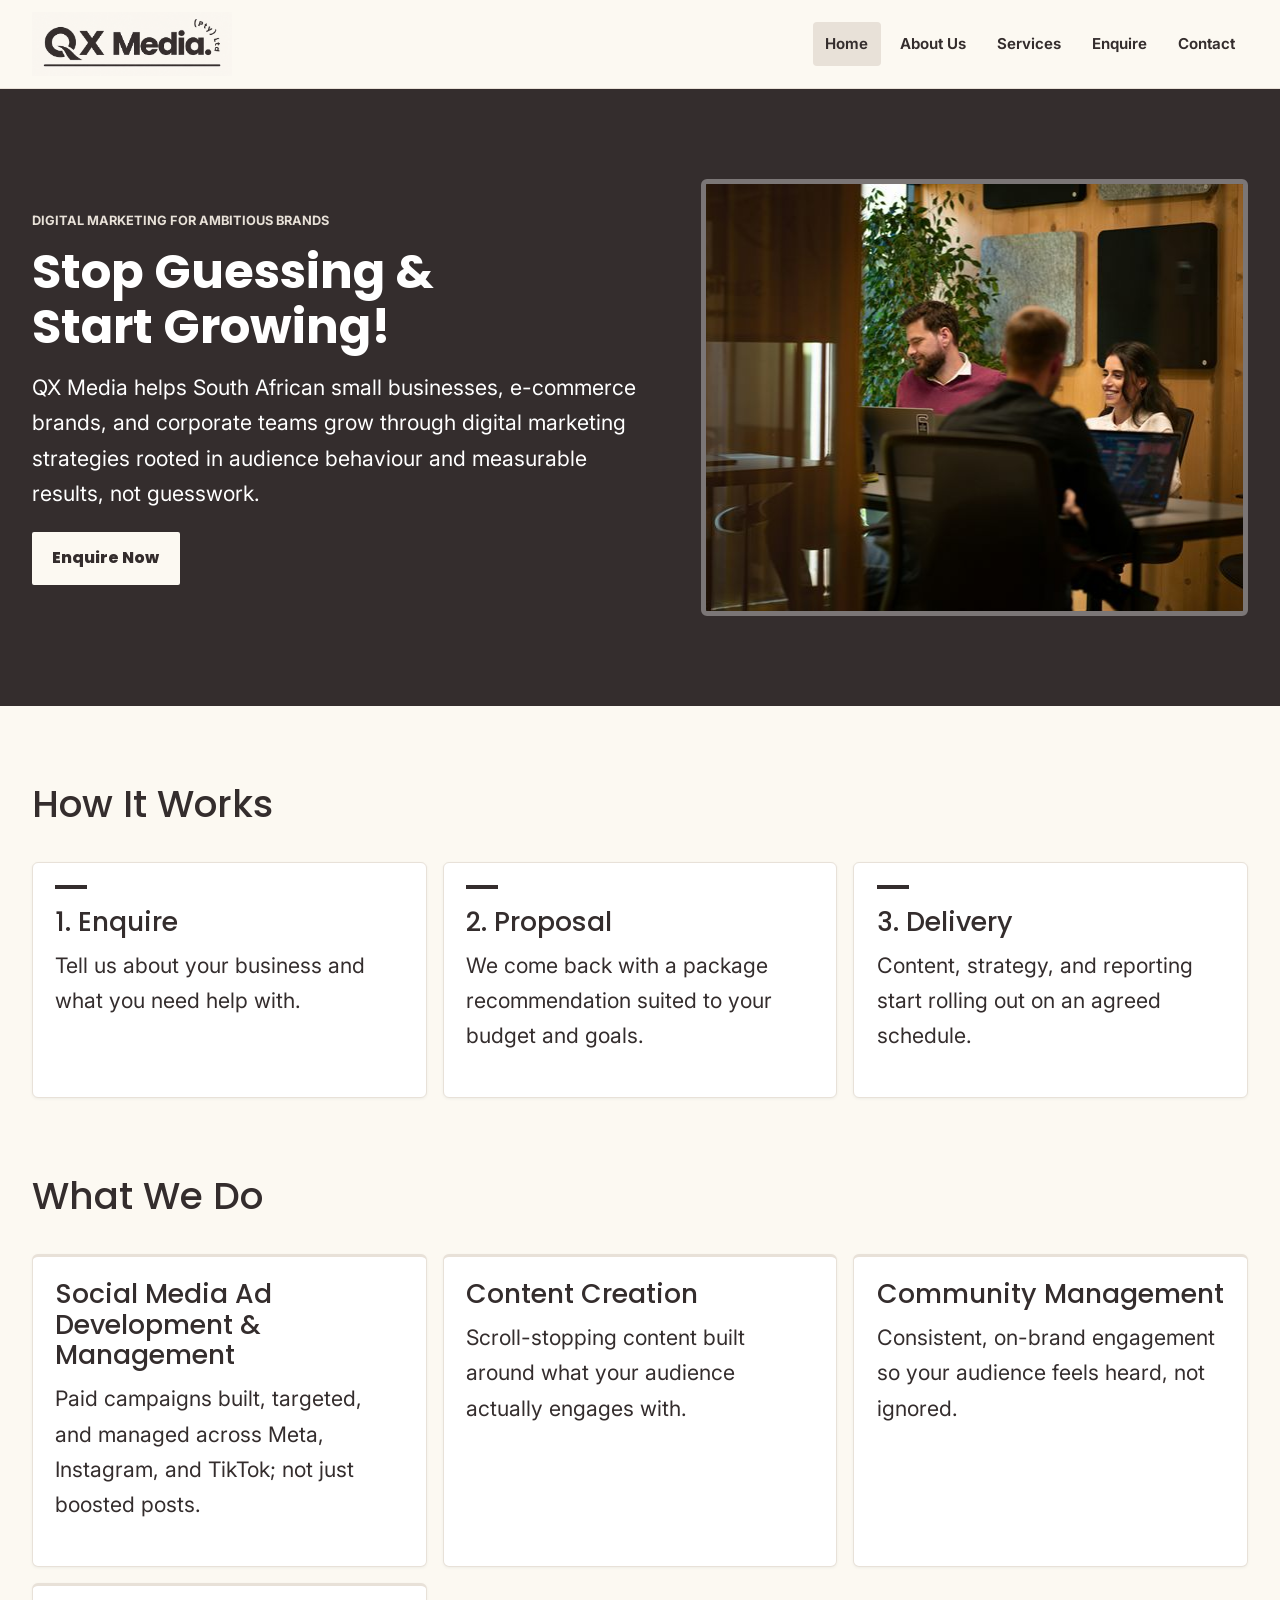
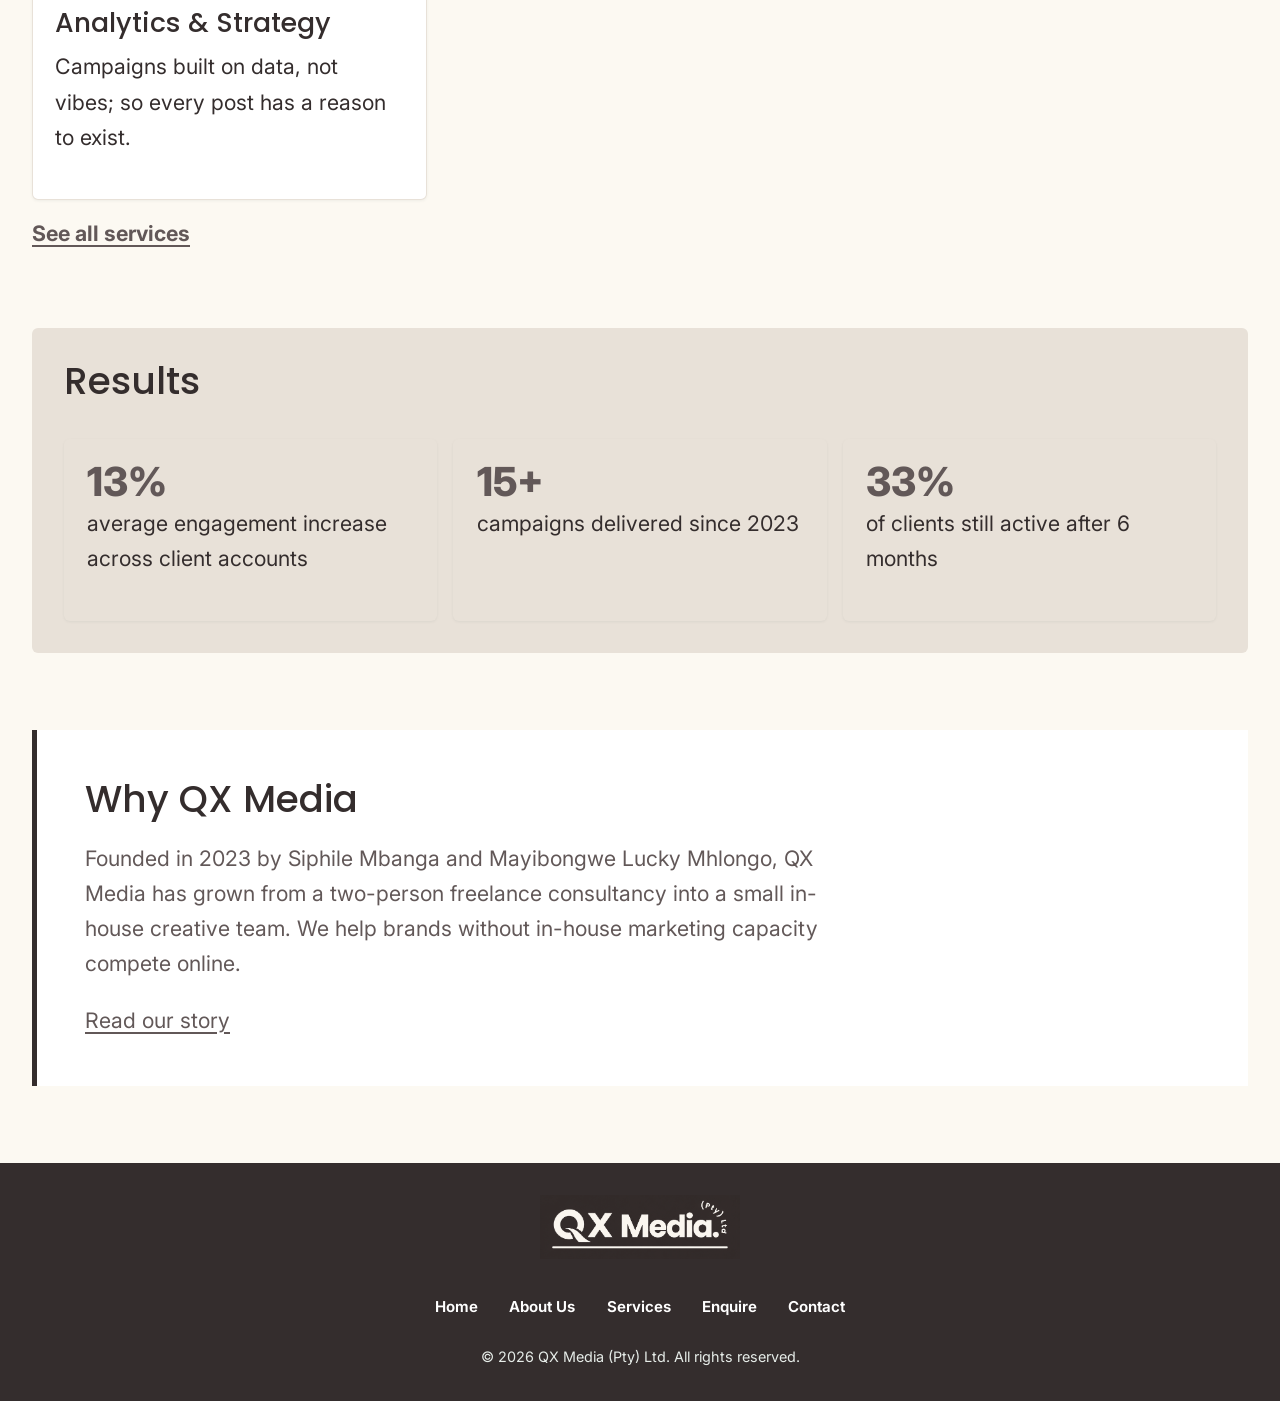
==== commit eb13f926: "fixed broken pages" ====
--- a/index.html
+++ b/index.html
@@ -135,4 +135,4 @@
     </footer>
 <script src="js/app.js"></script>
 </body>
-</html>+</html>
--- a/css/main.css
+++ b/css/main.css
@@ -794,4 +794,29 @@
     scroll-behavior: auto;
   }
 
-}+}
+/* Branded missing-page layout */
+.not-found {
+  display: grid;
+  min-height: min(60vh, 38rem);
+  align-content: center;
+  justify-items: start;
+  padding-block: clamp(4rem, 10vw, 8rem);
+}
+
+.not-found-code {
+  margin-bottom: 0.75rem;
+  color: var(--muted-brown);
+  letter-spacing: 0.08em;
+}
+
+.not-found-actions {
+  display: flex;
+  flex-wrap: wrap;
+  align-items: center;
+  gap: 1rem 1.5rem;
+}
+
+.not-found-actions a:not(.cta-button) {
+  font-weight: 650;
+}
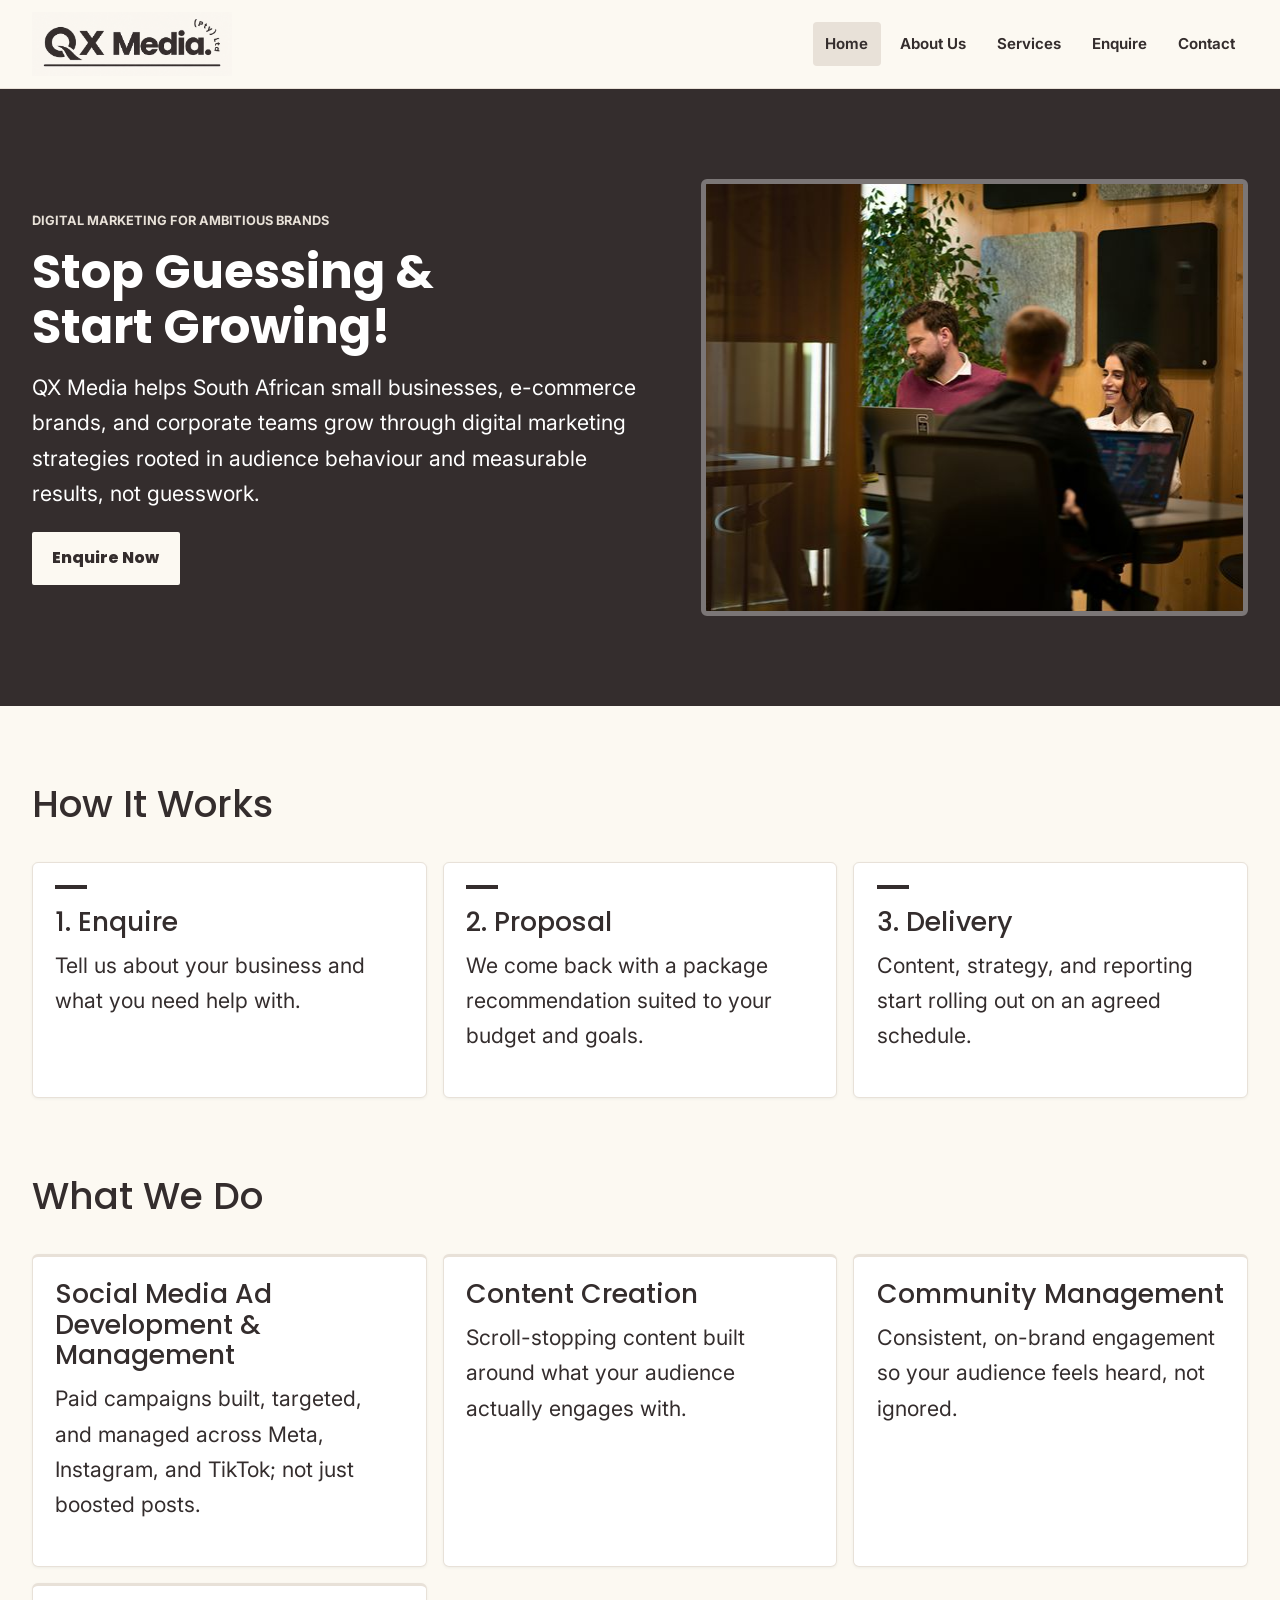
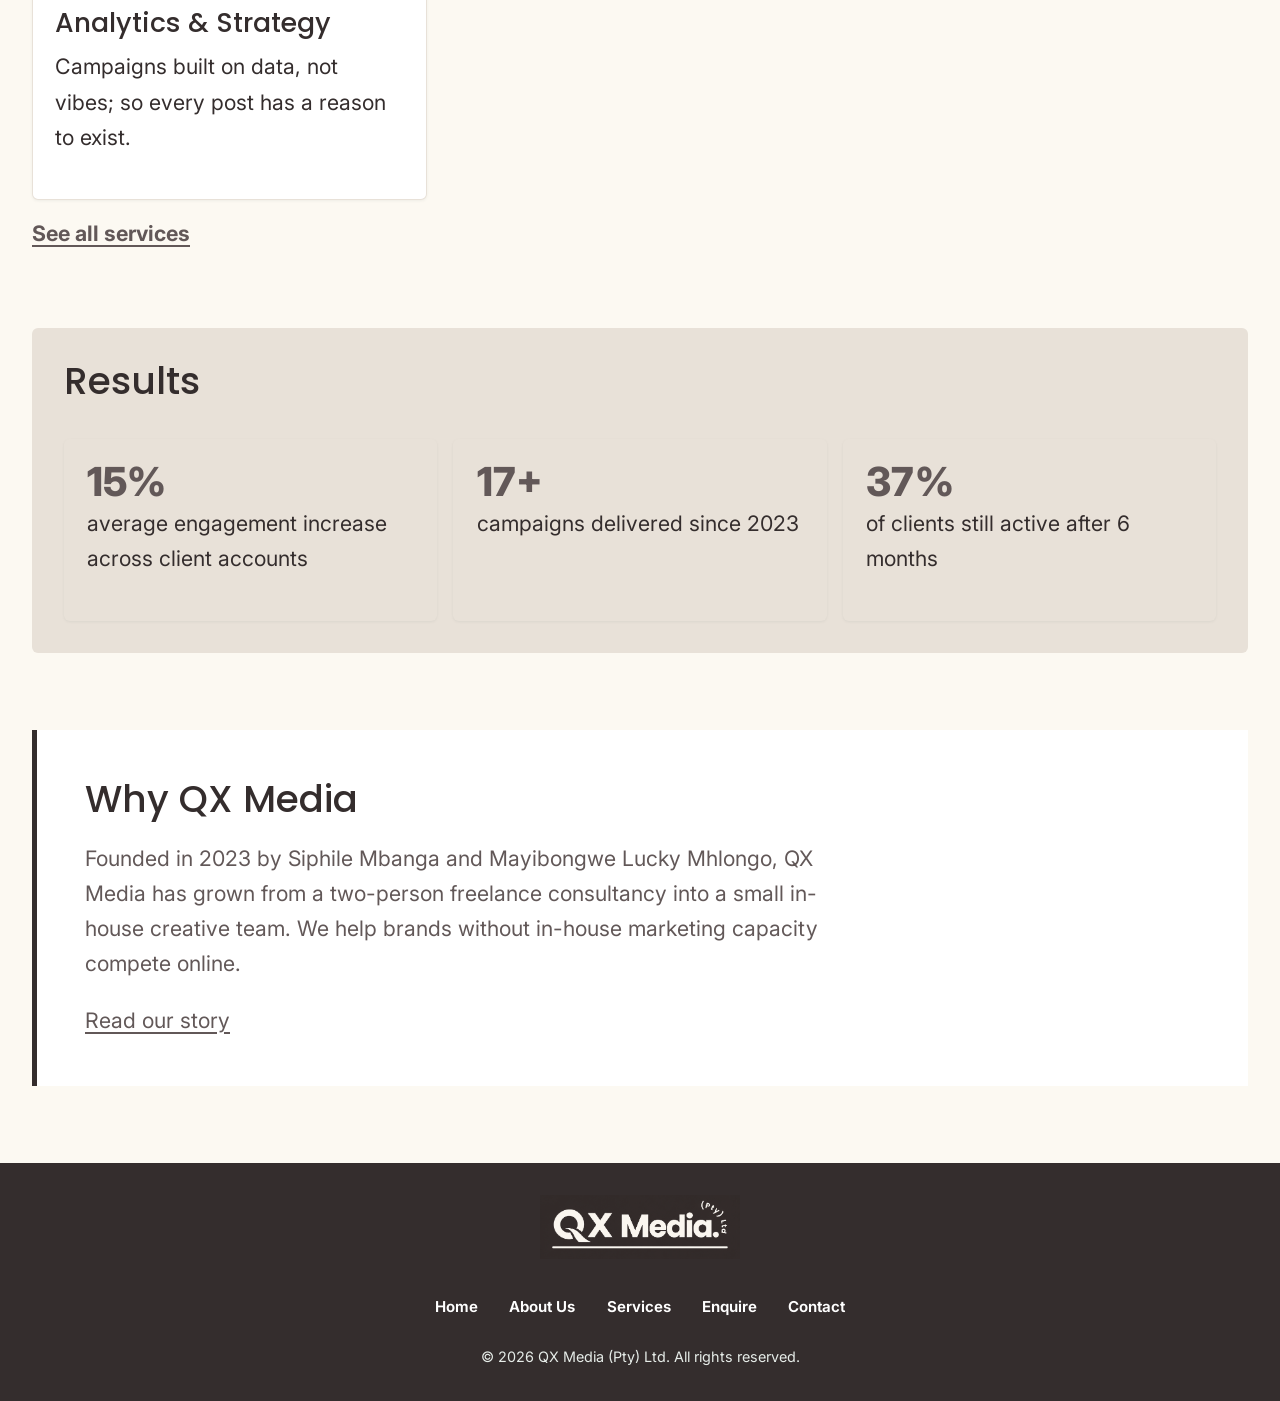
==== commit ee1fc19a: "fix: repair homepage links for clean URLs" ====
--- a/index.html
+++ b/index.html
@@ -135,4 +135,4 @@
     </footer>
 <script src="js/app.js"></script>
 </body>
-</html>
+</html>
